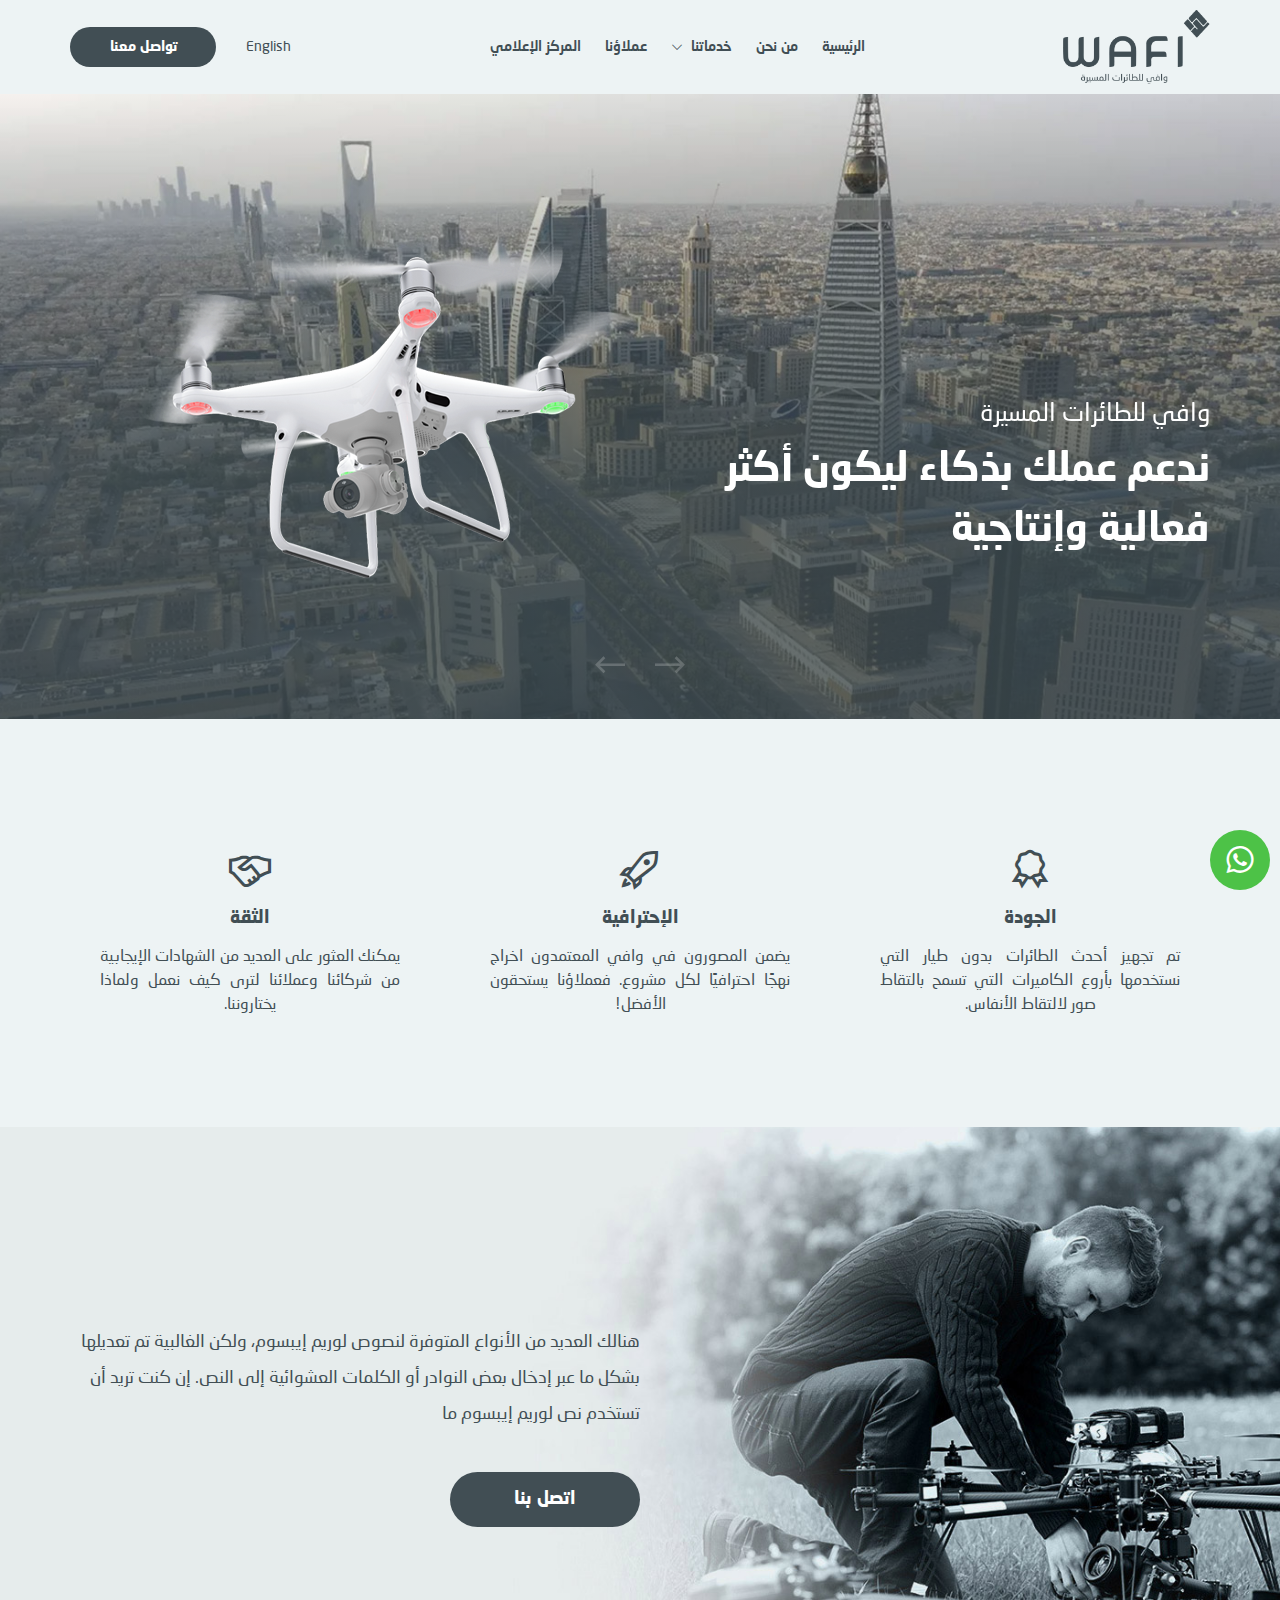
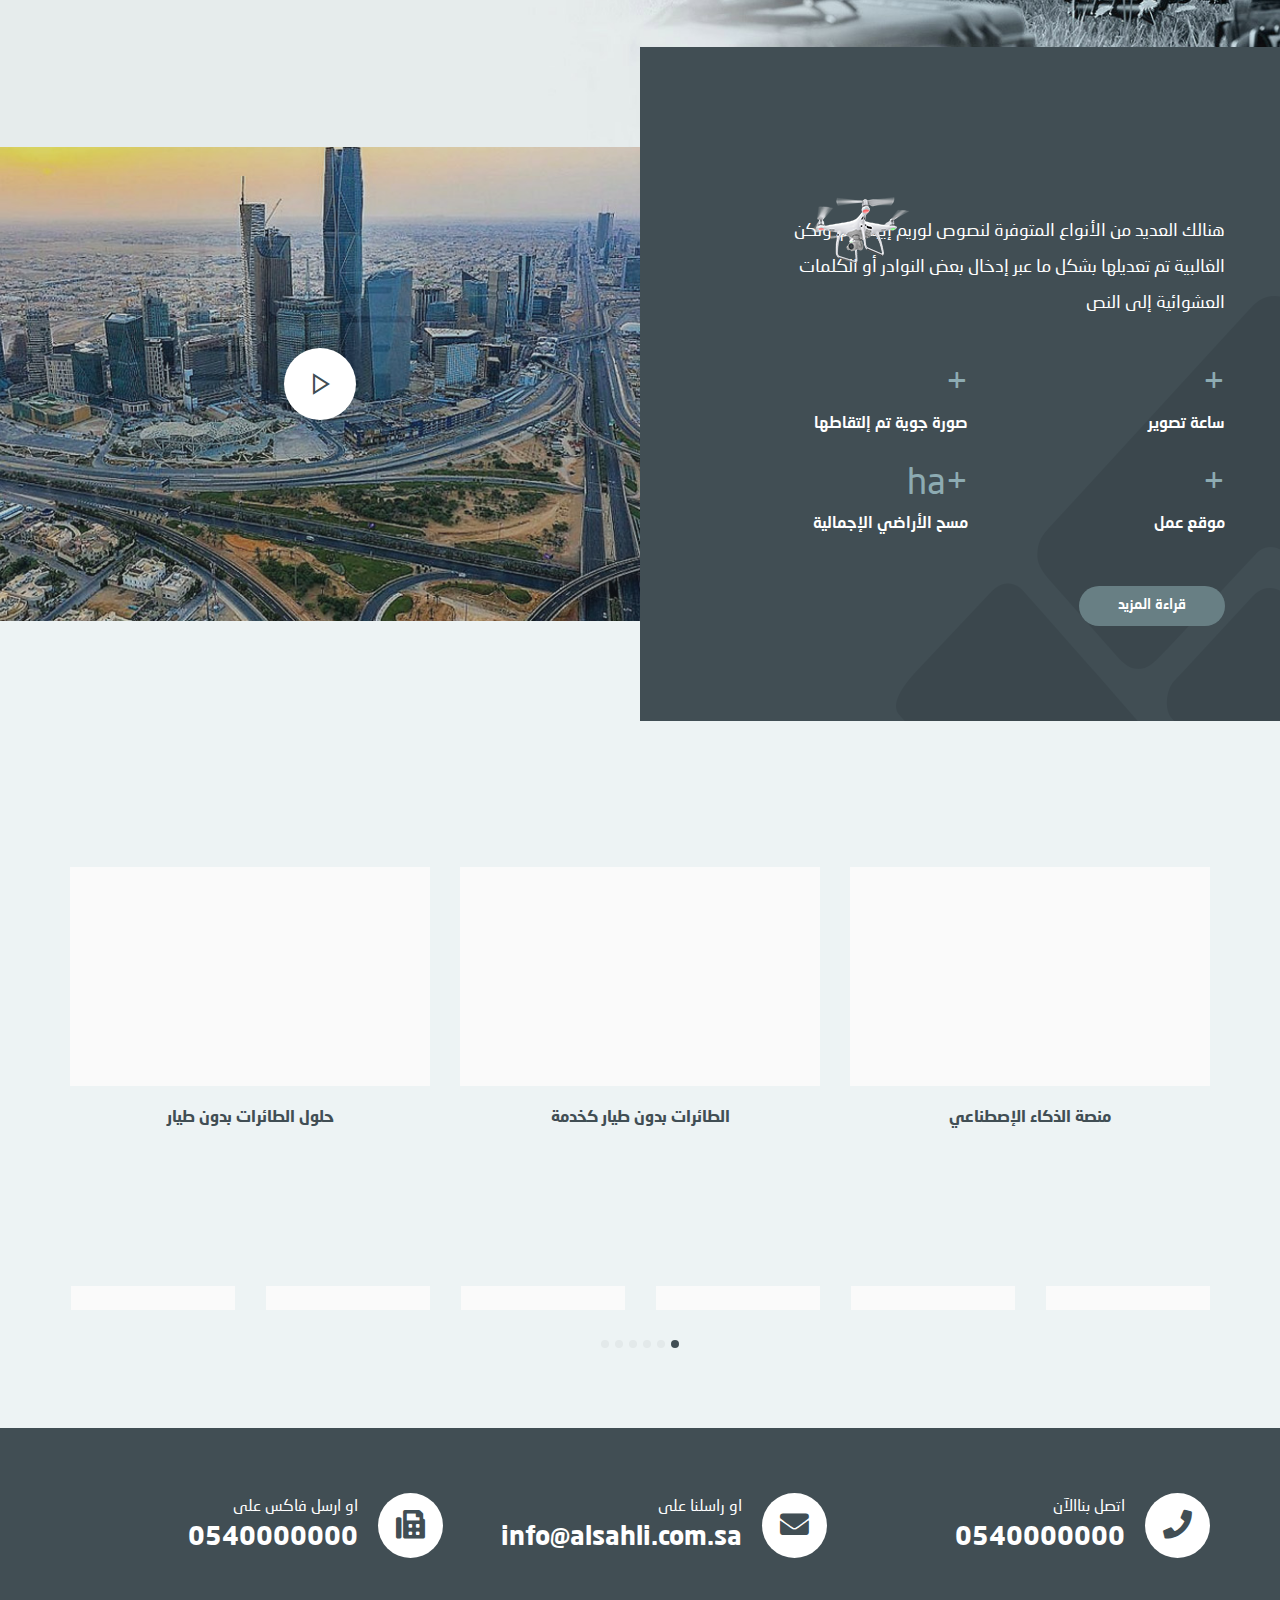
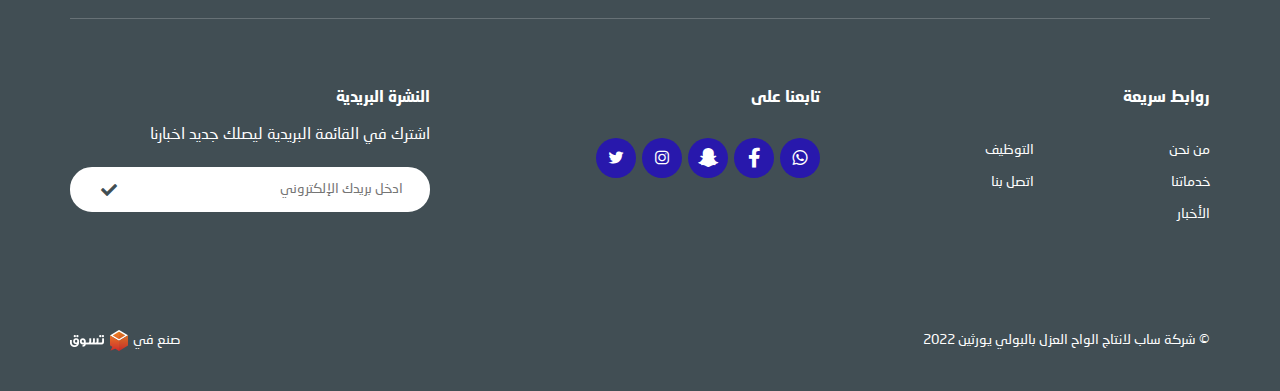
==== index.html @ a140220c "first commit" ====
<!DOCTYPE html>
<html lang="ar" dir="rtl">
  <head>
    <meta charset="utf-8" />
    <meta http-equiv="X-UA-Compatible" content="IE=edge" />
    <meta name="viewport" content="width=device-width, initial-scale=1" />
    <title>wafi</title>
    <link rel="icon" href="images/fav.png" type="image/png" />
    <link rel="stylesheet" href="css/all.min.css" />
    <link rel="stylesheet" href="css/line-awesome.min.css" />
    <link rel="stylesheet" href="css/bootstrap.min.css" />
    <link rel="stylesheet" href="css/bootstrap-rtl.min.css" />
    <link rel="stylesheet" href="css/fonts.css" />
    <link rel="stylesheet" href="css/animate.css" />
    <link
      rel="stylesheet"
      href="https://cdn.jsdelivr.net/npm/@fancyapps/ui/dist/fancybox.css"
    />
    <link rel="stylesheet" href="css/swiper.min.css" />
    <link rel="stylesheet" href="css/style.css" />
  </head>

  <body>
    <!-- preloader -->
    <div class="preloader">
      <div class="progress">
        <div class="progress-bar"></div>
      </div>
    </div>
    <!-- preloader -->
    <!-- header section -->
    <header>
      <div class="top-header">
        <div class="container">
          <div class="nav-header">
            <figure class="img-logo">
              <a href="#"><img src="images/logo.png" class="img-fluid" /></a>
            </figure>
            <div class="navgition">
              <div class="nav-head">
                <a href="#" class="lang-ancor"> English </a>
              </div>
              <ul class="big-menu list-unstyled">
                <li>
                  <a href="#"> الرئيسية </a>
                </li>
                <li>
                  <a href="#"> من نحن </a>
                </li>
                <li class="mega-menu">
                  <a href="#" class="btn-div add-chevron"> خدماتنا </a>
                  <ul class="cats-dispaly cats-div list-unstyled">
                    <li>
                      <a href="#"> منصة الذكاء الإصطناعي </a>
                    </li>
                    <li>
                      <a href="#"> الطائرات بدون طيار كخدمة</a>
                    </li>
                    <li>
                      <a href="#"> حلول الطائرات بدون طيار</a>
                    </li>
                  </ul>
                </li>
                <li>
                  <a href="#"> عملاؤنا </a>
                </li>
                <li>
                  <a href="#"> المركز الإعلامي </a>
                </li>
              </ul>
            </div>
            <div class="show-icons">
              <a href="index-en.html" class="lang-ancor"> English </a>
              <a href="#" class="contact-link"> تواصل معنا </a>
              <a class="menu-bars fixall" id="menu-id" href="#!">
                <div class="hamburger-lines">
                  <span class="line line1"></span>
                  <span class="line line2"></span>
                  <span class="line line3"></span>
                </div>
              </a>
            </div>
          </div>
        </div>
      </div>
    </header>
    <!-- header section     -->
    <!-- main slider -->
    <main class="main-slider">
      <div class="swiper-cont">
        <div class="swiper-container">
          <div class="swiper-wrapper">
            <div class="swiper-slide">
              <div class="main">
                <figure class="pro-img loading-img">
                  <img
                    data-src="images/main-slider/01.jpg"
                    class="img-fluid lazy-img"
                  />
                </figure>
                <div class="main-caption">
                  <div class="container">
                    <h2 class="caption-title">وافي للطائرات المسيرة</h2>
                    <p class="caption-pargh">
                      ندعم عملك بذكاء ليكون أكثر فعالية وإنتاجية
                    </p>
                  </div>
                </div>
                <figure class="main-after-img">
                  <img src="images/main-slider/img.png" class="img-fluid" />
                </figure>
              </div>
            </div>
            <div class="swiper-slide">
              <div class="main">
                <figure class="pro-img loading-img">
                  <img
                    data-src="images/main-slider/01.jpg"
                    class="img-fluid lazy-img"
                  />
                </figure>
                <div class="main-caption">
                  <div class="container">
                    <h2 class="caption-title">وافي للطائرات المسيرة</h2>
                    <p class="caption-pargh">
                      ندعم عملك بذكاء ليكون أكثر فعالية وإنتاجية
                    </p>
                  </div>
                </div>
                <figure class="main-after-img">
                  <img src="images/main-slider/img.png" class="img-fluid" />
                </figure>
              </div>
            </div>
            <div class="swiper-slide">
              <div class="main">
                <figure class="pro-img loading-img">
                  <img
                    data-src="images/main-slider/01.jpg"
                    class="img-fluid lazy-img"
                  />
                </figure>
                <div class="main-caption">
                  <div class="container">
                    <h2 class="caption-title">وافي للطائرات المسيرة</h2>
                    <p class="caption-pargh">
                      ندعم عملك بذكاء ليكون أكثر فعالية وإنتاجية
                    </p>
                  </div>
                </div>
                <figure class="main-after-img">
                  <img src="images/main-slider/img.png" class="img-fluid" />
                </figure>
              </div>
            </div>
          </div>
        </div>
        <div class="swiper-btn-prev swiper-btn">
          <i class="las la-long-arrow-alt-right"></i>
        </div>
        <div class="swiper-btn-next swiper-btn">
          <i class="las la-long-arrow-alt-left"></i>
        </div>
      </div>
    </main>
    <!-- main slider -->
    <!-- section features -->
    <section class="features-section">
      <div class="container">
        <div class="features-cont wow fadeInDown" wow-data-delay="5s">
          <div class="features-box">
            <i class="las la-certificate"></i>
            <h4 class="features-name">الجودة</h4>
            <p class="features-pargh">
              تم تجهيز أحدث الطائرات بدون طيار التي نستخدمها بأروع الكاميرات
              التي تسمح بالتقاط صور لالتقاط الأنفاس.
            </p>
          </div>
          <div class="features-box">
            <i class="las la-rocket"></i>
            <h4 class="features-name">الإحترافية</h4>
            <p class="features-pargh">
              يضمن المصورون في وافي المعتمدون اخراج نهجًا احترافيًا لكل مشروع.
              فعملاؤنا يستحقون الأفضل!
            </p>
          </div>
          <div class="features-box">
            <i class="las la-handshake"></i>
            <h4 class="features-name">الثقة</h4>
            <p class="features-pargh">
              يمكنك العثور على العديد من الشهادات الإيجابية من شركائنا وعملائنا
              لترى كيف نعمل ولماذا يختاروننا.
            </p>
          </div>
        </div>
      </div>
    </section>
    <!-- section features -->
    <!-- cta-section -->
    <section
      class="cta-section"
      style="background-image: url(images/cta-bg.jpg)"
    >
      <div class="container">
        <div class="cta-cont">
          <h3 class="cta-head wow fadeInDown" wow-data-delay="5s">
            خدمات التصوير الجوي وإنتاج الفيديو
          </h3>
          <p class="cta-pargh">
            هنالك العديد من الأنواع المتوفرة لنصوص لوريم إيبسوم، ولكن الغالبية
            تم تعديلها بشكل ما عبر إدخال بعض النوادر أو الكلمات العشوائية إلى
            النص. إن كنت تريد أن تستخدم نص لوريم إيبسوم ما
          </p>
          <a href="#" class="cta-contact-link">اتصل بنا</a>
        </div>
      </div>
    </section>
    <!-- cta-section -->
    <!-- about-section -->
    <section class="about-section">
      <div class="about-cont">
        <div class="about-content">
          <div class="about-content-cont">
            <figure class="about-content-img">
              <img src="images/about/sec-head.png" alt="" class="img-fluid" />
            </figure>
            <h3 class="about-head wow fadeInDown" wow-data-delay="5s">
              شركة وافي للطائرات المسيرة
            </h3>
            <p class="about-pargh">
              هنالك العديد من الأنواع المتوفرة لنصوص لوريم إيبسوم، ولكن الغالبية
              تم تعديلها بشكل ما عبر إدخال بعض النوادر أو الكلمات العشوائية إلى
              النص
            </p>
            <div class="counter-cont">
              <div class="counter-box">
                <div class="number-cont">
                  <span class="number-plus">+</span>
                  <span class="counter-num wow fadeInRight" data-count="2000">
                    0
                  </span>
                </div>
                <span class="counter-word"> ساعة تصوير</span>
              </div>
              <div class="counter-box">
                <div class="number-cont">
                  <span class="number-plus">+</span>
                  <span class="counter-num wow fadeInRight" data-count="100000">
                    0
                  </span>
                </div>
                <span class="counter-word"> صورة جوية تم إلتقاطها</span>
              </div>
              <div class="counter-box">
                <div class="number-cont">
                  <span class="number-plus">+</span>
                  <span class="counter-num wow fadeInRight" data-count="50">
                    0
                  </span>
                </div>
                <span class="counter-word"> موقع عمل</span>
              </div>
              <div class="counter-box">
                <div class="number-cont">
                  <span class="number-plus">+ha</span>
                  <span class="counter-num wow fadeInRight" data-count="500000">
                    0
                  </span>
                </div>
                <span class="counter-word"> مسح الأراضي الإجمالية</span>
              </div>
            </div>
            <a href="#" class="about-link">قراءة المزيد </a>
          </div>
          <figure class="about-content-bg">
            <img src="images/about/bg.png" alt="" class="img-fluid" />
          </figure>
        </div>
        <div class="about-video">
          <div class="video-cont">
            <a
              class="video-ancor"
              href="https://youtu.be/Faow3SKIzq0"
              data-fancybox="vision"
            >
              <figure class="video-figure">
                <img class="video-img" src="images/about/01.jpg" alt="" />
              </figure>
              <div class="youtube-icon">
                <i class="las la-play"></i>
              </div>
            </a>
          </div>
        </div>
      </div>
    </section>
    <!-- about-section -->
    <!-- services-section -->
    <section class="services">
      <div class="container">
        <h2 class="section-head wow fadeInDown" wow-data-delay="5s">
          خدمات نقدمها بإحترافية
        </h2>
        <div class="services-cont">
          <div class="services-box">
            <a href="#" class="services-ancor">
              <figure class="services-img loading-img">
                <img
                  data-src="images/services/01.jpg"
                  class="img-fluid lazy-img"
                />
              </figure>
              <span class="services-span"> منصة الذكاء الإصطناعي</span>
            </a>
          </div>
          <div class="services-box">
            <a href="#" class="services-ancor">
              <figure class="services-img loading-img">
                <img
                  data-src="images/services/02.jpg"
                  class="img-fluid lazy-img"
                />
              </figure>
              <span class="services-span"> الطائرات بدون طيار كخدمة</span>
            </a>
          </div>
          <div class="services-box">
            <a href="#" class="services-ancor">
              <figure class="services-img loading-img">
                <img
                  data-src="images/services/03.jpg"
                  class="img-fluid lazy-img"
                />
              </figure>
              <span class="services-span"> حلول الطائرات بدون طيار</span>
            </a>
          </div>
        </div>
      </div>
    </section>
    <!-- services-section -->
    <!-- testimonials-section -->
    <section class="testimonials-section">
      <!-- this is slider take care -->
      <!-- warninng -->
    </section>
    <!-- testimonials-section -->
    <!-- clients section -->
    <section class="clients-section">
      <div class="container">
        <h3 class="section-head wow fadeInDown" wow-data-delay="5s">
          تشرفنا بخدمة العديد من الجهات الحكومية والتجارية
        </h3>
        <div class="clients-slider">
          <div class="swiper-container">
            <div class="swiper-wrapper">
              <div class="swiper-slide">
                <a href="#">
                  <figure class="clients-figure loading-img">
                    <img
                      class="clients-img img-fluid lazy-img"
                      alt="image1"
                      data-src="images/clients/01.png"
                    />
                  </figure>
                </a>
              </div>
              <div class="swiper-slide">
                <a href="#">
                  <figure class="clients-figure loading-img">
                    <img
                      class="clients-img img-fluid lazy-img"
                      alt="image1"
                      data-src="images/clients/02.png"
                    />
                  </figure>
                </a>
              </div>
              <div class="swiper-slide">
                <a href="#">
                  <figure class="clients-figure loading-img">
                    <img
                      class="clients-img img-fluid lazy-img"
                      alt="image1"
                      data-src="images/clients/03.png"
                    />
                  </figure>
                </a>
              </div>
              <div class="swiper-slide">
                <a href="#">
                  <figure class="clients-figure loading-img">
                    <img
                      class="clients-img img-fluid lazy-img"
                      alt="image1"
                      data-src="images/clients/04.png"
                    />
                  </figure>
                </a>
              </div>
              <div class="swiper-slide">
                <a href="#">
                  <figure class="clients-figure loading-img">
                    <img
                      class="clients-img img-fluid lazy-img"
                      alt="image1"
                      data-src="images/clients/05.png"
                    />
                  </figure>
                </a>
              </div>
              <div class="swiper-slide">
                <a href="#">
                  <figure class="clients-figure loading-img">
                    <img
                      class="clients-img img-fluid lazy-img"
                      alt="image1"
                      data-src="images/clients/06.png"
                    />
                  </figure>
                </a>
              </div>
            </div>
          </div>
          <div class="swiper-btn-prev swiper-btn">
            <i class="las la-long-arrow-alt-right"></i>
          </div>
          <div class="swiper-btn-next swiper-btn">
            <i class="las la-long-arrow-alt-left"></i>
          </div>
          <div class="swiper-pagination"></div>
        </div>
      </div>
    </section>
    <!-- clients section -->
    <!-- footer section -->
    <footer>
      <div class="container">
        <div class="footer-contact">
          <a href="tel:+966 0540000000" class="contact-ancor">
            <i class="fas fa-phone"></i>
            <div class="contact-cont">
              <h6 class="contact-head">اتصل بناالآن</h6>
              <span class="contact-info"> 0540000000 </span>
            </div>
          </a>
          <a href="mailto:info@alsahli.com.sa" class="contact-ancor">
            <i class="fas fa-envelope"></i>
            <div class="contact-cont">
              <h6 class="contact-head">او راسلنا على</h6>
              <span class="contact-info"> info@alsahli.com.sa </span>
            </div>
          </a>
          <a href="#" class="contact-ancor">
            <i class="fas fa-fax"></i>
            <div class="contact-cont">
              <h6 class="contact-head">او ارسل فاكس على</h6>
              <span class="contact-info">0540000000</span>
            </div>
          </a>
        </div>
        <div class="footer-cont">
          <div class="row">
            <div class="col-md-4 col-xs-12">
              <div class="nav-foot-cont">
                <h2 class="nav-foot-header nav-accordion">روابط سريعة</h2>
                <ul class="nav-foot nav-wrap list-unstyled">
                  <li class="nav-foot-li">
                    <a href="#" class="nav-foot-link">من نحن</a>
                  </li>
                  <li class="nav-foot-li">
                    <a href="#" class="nav-foot-link">خدماتنا</a>
                  </li>
                  <li class="nav-foot-li">
                    <a href="#" class="nav-foot-link">الأخبار</a>
                  </li>
                  <li class="nav-foot-li">
                    <a href="#" class="nav-foot-link">التوظيف</a>
                  </li>
                  <li class="nav-foot-li">
                    <a href="#" class="nav-foot-link">اتصل بنا</a>
                  </li>
                </ul>
              </div>
            </div>
            <div class="col-md-4 col-xs-12">
              <div class="nav-foot-cont">
                <h2 class="nav-foot-header">تابعنا على</h2>
                <div class="nav-foot">
                  <div class="social">
                    <a href="#" class="social-link">
                      <i class="lab la-whatsapp"></i>
                    </a>
                    <a href="#" class="social-link">
                      <i class="fab fa-facebook-f"></i>
                    </a>
                    <a href="#" class="social-link">
                      <i class="fab fa-snapchat-ghost"></i>
                    </a>
                    <a href="#" class="social-link">
                      <i class="lab la-instagram"></i>
                    </a>
                    <a href="#" class="social-link">
                      <i class="lab la-twitter"></i>
                    </a>
                  </div>
                </div>
              </div>
            </div>
            <div class="col-md-4 col-xs-12">
              <div class="news-letter">
                <form action="" method="post">
                  <h3 class="news-header nav-foot-header">النشرة البريدية</h3>
                  <div class="nav-foot">
                    <span class="news-span">
                      اشترك في القائمة البريدية ليصلك جديد اخبارنا
                    </span>
                    <div class="newsletter-cont">
                      <input
                        type="email"
                        value=""
                        class="newsletter-input"
                        placeholder="ادخل بريدك الإلكتروني"
                      />
                      <button type="submit" class="newsletter-button">
                        <i class="fas fa-check"></i>
                      </button>
                    </div>
                  </div>
                </form>
              </div>
            </div>
          </div>
        </div>
        <div class="copy-flex">
          <div class="copy-right">
            © شركة ساب لانتاج الواح العزل بالبولي يورثين 2022
          </div>
          <span class="design-text">
            صنع في
            <a href="#"
              ><img src="images/tasawk.png" alt="taswak" class="taswak-img"
            /></a>
          </span>
        </div>
      </div>
    </footer>
    <!-- footer section -->
    <!--fixed-whats-->
    <a href="#" class="fixed-what">
      <i class="lab la-whatsapp"></i>
    </a>
    <!--fixed-whats-->
    <!-- arrow to top -->
    <a class="arrow-top">
      <i class="las la-arrow-up"></i>
    </a>
    <!-- arrow to top -->
    <script src="js/jquery-3.4.1.min.js"></script>
    <script src="js/bootstrap.min.js"></script>
    <script src="js/wow.min.js"></script>
    <script src="https://cdn.jsdelivr.net/npm/@fancyapps/ui/dist/fancybox.umd.js"></script>
    <script src="js/swiper.min.js"></script>
    <script src="js/script.js"></script>
  </body>
</html>
---- css/line-awesome.min.css ----
.la,.lab,.lad,.lal,.lar,.las{-moz-osx-font-smoothing:grayscale;-webkit-font-smoothing:antialiased;display:inline-block;font-style:normal;font-variant:normal;text-rendering:auto;line-height:1}.la-lg{font-size:1.33333em;line-height:.75em;vertical-align:-.0667em}.la-xs{font-size:.75em}.la-sm{font-size:.875em}.la-1x{font-size:1em}.la-2x{font-size:2em}.la-3x{font-size:3em}.la-4x{font-size:4em}.la-5x{font-size:5em}.la-6x{font-size:6em}.la-7x{font-size:7em}.la-8x{font-size:8em}.la-9x{font-size:9em}.la-10x{font-size:10em}.la-fw{text-align:center;width:1.25em}.la-ul{list-style-type:none;margin-left:2.5em;padding-left:0}.la-ul>li{position:relative}.la-li{left:-2em;position:absolute;text-align:center;width:2em;line-height:inherit}.la-border{border:solid .08em #eee;border-radius:.1em;padding:.2em .25em .15em}.la-pull-left{float:left}.la-pull-right{float:right}.la.la-pull-left,.lab.la-pull-left,.lal.la-pull-left,.lar.la-pull-left,.las.la-pull-left{margin-right:.3em}.la.la-pull-right,.lab.la-pull-right,.lal.la-pull-right,.lar.la-pull-right,.las.la-pull-right{margin-left:.3em}.la-spin{-webkit-animation:la-spin 2s infinite linear;animation:la-spin 2s infinite linear}.la-pulse{-webkit-animation:la-spin 1s infinite steps(8);animation:la-spin 1s infinite steps(8)}@-webkit-keyframes la-spin{0%{-webkit-transform:rotate(0);transform:rotate(0)}100%{-webkit-transform:rotate(360deg);transform:rotate(360deg)}}@keyframes la-spin{0%{-webkit-transform:rotate(0);transform:rotate(0)}100%{-webkit-transform:rotate(360deg);transform:rotate(360deg)}}.la-rotate-90{-webkit-transform:rotate(90deg);transform:rotate(90deg)}.la-rotate-180{-webkit-transform:rotate(180deg);transform:rotate(180deg)}.la-rotate-270{-webkit-transform:rotate(270deg);transform:rotate(270deg)}.la-flip-horizontal{-webkit-transform:scale(-1,1);transform:scale(-1,1)}.la-flip-vertical{-webkit-transform:scale(1,-1);transform:scale(1,-1)}.la-flip-both,.la-flip-horizontal.la-flip-vertical{-webkit-transform:scale(-1,-1);transform:scale(-1,-1)}:root .la-flip-both,:root .la-flip-horizontal,:root .la-flip-vertical,:root .la-rotate-180,:root .la-rotate-270,:root .la-rotate-90{-webkit-filter:none;filter:none}.la-stack{display:inline-block;height:2em;line-height:2em;position:relative;vertical-align:middle;width:2.5em}.la-stack-1x,.la-stack-2x{left:0;position:absolute;text-align:center;width:100%}.la-stack-1x{line-height:inherit}.la-stack-2x{font-size:2em}.la-inverse{color:#fff}.la-500px:before{content:"\f26e"}.la-accessible-icon:before{content:"\f368"}.la-accusoft:before{content:"\f369"}.la-acquisitions-incorporated:before{content:"\f6af"}.la-ad:before{content:"\f641"}.la-address-book:before{content:"\f2b9"}.la-address-card:before{content:"\f2bb"}.la-adjust:before{content:"\f042"}.la-adn:before{content:"\f170"}.la-adobe:before{content:"\f778"}.la-adversal:before{content:"\f36a"}.la-affiliatetheme:before{content:"\f36b"}.la-air-freshener:before{content:"\f5d0"}.la-airbnb:before{content:"\f834"}.la-algolia:before{content:"\f36c"}.la-align-center:before{content:"\f037"}.la-align-justify:before{content:"\f039"}.la-align-left:before{content:"\f036"}.la-align-right:before{content:"\f038"}.la-alipay:before{content:"\f642"}.la-allergies:before{content:"\f461"}.la-amazon:before{content:"\f270"}.la-amazon-pay:before{content:"\f42c"}.la-ambulance:before{content:"\f0f9"}.la-american-sign-language-interpreting:before{content:"\f2a3"}.la-amilia:before{content:"\f36d"}.la-anchor:before{content:"\f13d"}.la-android:before{content:"\f17b"}.la-angellist:before{content:"\f209"}.la-angle-double-down:before{content:"\f103"}.la-angle-double-left:before{content:"\f100"}.la-angle-double-right:before{content:"\f101"}.la-angle-double-up:before{content:"\f102"}.la-angle-down:before{content:"\f107"}.la-angle-left:before{content:"\f104"}.la-angle-right:before{content:"\f105"}.la-angle-up:before{content:"\f106"}.la-angry:before{content:"\f556"}.la-angrycreative:before{content:"\f36e"}.la-angular:before{content:"\f420"}.la-ankh:before{content:"\f644"}.la-app-store:before{content:"\f36f"}.la-app-store-ios:before{content:"\f370"}.la-apper:before{content:"\f371"}.la-apple:before{content:"\f179"}.la-apple-alt:before{content:"\f5d1"}.la-apple-pay:before{content:"\f415"}.la-archive:before{content:"\f187"}.la-archway:before{content:"\f557"}.la-arrow-alt-circle-down:before{content:"\f358"}.la-arrow-alt-circle-left:before{content:"\f359"}.la-arrow-alt-circle-right:before{content:"\f35a"}.la-arrow-alt-circle-up:before{content:"\f35b"}.la-arrow-circle-down:before{content:"\f0ab"}.la-arrow-circle-left:before{content:"\f0a8"}.la-arrow-circle-right:before{content:"\f0a9"}.la-arrow-circle-up:before{content:"\f0aa"}.la-arrow-down:before{content:"\f063"}.la-arrow-left:before{content:"\f060"}.la-arrow-right:before{content:"\f061"}.la-arrow-up:before{content:"\f062"}.la-arrows-alt:before{content:"\f0b2"}.la-arrows-alt-h:before{content:"\f337"}.la-arrows-alt-v:before{content:"\f338"}.la-artstation:before{content:"\f77a"}.la-assistive-listening-systems:before{content:"\f2a2"}.la-asterisk:before{content:"\f069"}.la-asymmetrik:before{content:"\f372"}.la-at:before{content:"\f1fa"}.la-atlas:before{content:"\f558"}.la-atlassian:before{content:"\f77b"}.la-atom:before{content:"\f5d2"}.la-audible:before{content:"\f373"}.la-audio-description:before{content:"\f29e"}.la-autoprefixer:before{content:"\f41c"}.la-avianex:before{content:"\f374"}.la-aviato:before{content:"\f421"}.la-award:before{content:"\f559"}.la-aws:before{content:"\f375"}.la-baby:before{content:"\f77c"}.la-baby-carriage:before{content:"\f77d"}.la-backspace:before{content:"\f55a"}.la-backward:before{content:"\f04a"}.la-bacon:before{content:"\f7e5"}.la-balance-scale:before{content:"\f24e"}.la-balance-scale-left:before{content:"\f515"}.la-balance-scale-right:before{content:"\f516"}.la-ban:before{content:"\f05e"}.la-band-aid:before{content:"\f462"}.la-bandcamp:before{content:"\f2d5"}.la-barcode:before{content:"\f02a"}.la-bars:before{content:"\f0c9"}.la-baseball-ball:before{content:"\f433"}.la-basketball-ball:before{content:"\f434"}.la-bath:before{content:"\f2cd"}.la-battery-empty:before{content:"\f244"}.la-battery-full:before{content:"\f240"}.la-battery-half:before{content:"\f242"}.la-battery-quarter:before{content:"\f243"}.la-battery-three-quarters:before{content:"\f241"}.la-battle-net:before{content:"\f835"}.la-bed:before{content:"\f236"}.la-beer:before{content:"\f0fc"}.la-behance:before{content:"\f1b4"}.la-behance-square:before{content:"\f1b5"}.la-bell:before{content:"\f0f3"}.la-bell-slash:before{content:"\f1f6"}.la-bezier-curve:before{content:"\f55b"}.la-bible:before{content:"\f647"}.la-bicycle:before{content:"\f206"}.la-biking:before{content:"\f84a"}.la-bimobject:before{content:"\f378"}.la-binoculars:before{content:"\f1e5"}.la-biohazard:before{content:"\f780"}.la-birthday-cake:before{content:"\f1fd"}.la-bitbucket:before{content:"\f171"}.la-bitcoin:before{content:"\f379"}.la-bity:before{content:"\f37a"}.la-black-tie:before{content:"\f27e"}.la-blackberry:before{content:"\f37b"}.la-blender:before{content:"\f517"}.la-blender-phone:before{content:"\f6b6"}.la-blind:before{content:"\f29d"}.la-blog:before{content:"\f781"}.la-blogger:before{content:"\f37c"}.la-blogger-b:before{content:"\f37d"}.la-bluetooth:before{content:"\f293"}.la-bluetooth-b:before{content:"\f294"}.la-bold:before{content:"\f032"}.la-bolt:before{content:"\f0e7"}.la-bomb:before{content:"\f1e2"}.la-bone:before{content:"\f5d7"}.la-bong:before{content:"\f55c"}.la-book:before{content:"\f02d"}.la-book-dead:before{content:"\f6b7"}.la-book-medical:before{content:"\f7e6"}.la-book-open:before{content:"\f518"}.la-book-reader:before{content:"\f5da"}.la-bookmark:before{content:"\f02e"}.la-bootstrap:before{content:"\f836"}.la-border-all:before{content:"\f84c"}.la-border-none:before{content:"\f850"}.la-border-style:before{content:"\f853"}.la-bowling-ball:before{content:"\f436"}.la-box:before{content:"\f466"}.la-box-open:before{content:"\f49e"}.la-boxes:before{content:"\f468"}.la-braille:before{content:"\f2a1"}.la-brain:before{content:"\f5dc"}.la-bread-slice:before{content:"\f7ec"}.la-briefcase:before{content:"\f0b1"}.la-briefcase-medical:before{content:"\f469"}.la-broadcast-tower:before{content:"\f519"}.la-broom:before{content:"\f51a"}.la-brush:before{content:"\f55d"}.la-btc:before{content:"\f15a"}.la-buffer:before{content:"\f837"}.la-bug:before{content:"\f188"}.la-building:before{content:"\f1ad"}.la-bullhorn:before{content:"\f0a1"}.la-bullseye:before{content:"\f140"}.la-burn:before{content:"\f46a"}.la-buromobelexperte:before{content:"\f37f"}.la-bus:before{content:"\f207"}.la-bus-alt:before{content:"\f55e"}.la-business-time:before{content:"\f64a"}.la-buy-n-large:before{content:"\f8a6"}.la-buysellads:before{content:"\f20d"}.la-calculator:before{content:"\f1ec"}.la-calendar:before{content:"\f133"}.la-calendar-alt:before{content:"\f073"}.la-calendar-check:before{content:"\f274"}.la-calendar-day:before{content:"\f783"}.la-calendar-minus:before{content:"\f272"}.la-calendar-plus:before{content:"\f271"}.la-calendar-times:before{content:"\f273"}.la-calendar-week:before{content:"\f784"}.la-camera:before{content:"\f030"}.la-camera-retro:before{content:"\f083"}.la-campground:before{content:"\f6bb"}.la-canadian-maple-leaf:before{content:"\f785"}.la-candy-cane:before{content:"\f786"}.la-cannabis:before{content:"\f55f"}.la-capsules:before{content:"\f46b"}.la-car:before{content:"\f1b9"}.la-car-alt:before{content:"\f5de"}.la-car-battery:before{content:"\f5df"}.la-car-crash:before{content:"\f5e1"}.la-car-side:before{content:"\f5e4"}.la-caret-down:before{content:"\f0d7"}.la-caret-left:before{content:"\f0d9"}.la-caret-right:before{content:"\f0da"}.la-caret-square-down:before{content:"\f150"}.la-caret-square-left:before{content:"\f191"}.la-caret-square-right:before{content:"\f152"}.la-caret-square-up:before{content:"\f151"}.la-caret-up:before{content:"\f0d8"}.la-carrot:before{content:"\f787"}.la-cart-arrow-down:before{content:"\f218"}.la-cart-plus:before{content:"\f217"}.la-cash-register:before{content:"\f788"}.la-cat:before{content:"\f6be"}.la-cc-amazon-pay:before{content:"\f42d"}.la-cc-amex:before{content:"\f1f3"}.la-cc-apple-pay:before{content:"\f416"}.la-cc-diners-club:before{content:"\f24c"}.la-cc-discover:before{content:"\f1f2"}.la-cc-jcb:before{content:"\f24b"}.la-cc-mastercard:before{content:"\f1f1"}.la-cc-paypal:before{content:"\f1f4"}.la-cc-stripe:before{content:"\f1f5"}.la-cc-visa:before{content:"\f1f0"}.la-centercode:before{content:"\f380"}.la-centos:before{content:"\f789"}.la-certificate:before{content:"\f0a3"}.la-chair:before{content:"\f6c0"}.la-chalkboard:before{content:"\f51b"}.la-chalkboard-teacher:before{content:"\f51c"}.la-charging-station:before{content:"\f5e7"}.la-chart-area:before{content:"\f1fe"}.la-chart-bar:before{content:"\f080"}.la-chart-line:before{content:"\f201"}.la-chart-pie:before{content:"\f200"}.la-check:before{content:"\f00c"}.la-check-circle:before{content:"\f058"}.la-check-double:before{content:"\f560"}.la-check-square:before{content:"\f14a"}.la-cheese:before{content:"\f7ef"}.la-chess:before{content:"\f439"}.la-chess-bishop:before{content:"\f43a"}.la-chess-board:before{content:"\f43c"}.la-chess-king:before{content:"\f43f"}.la-chess-knight:before{content:"\f441"}.la-chess-pawn:before{content:"\f443"}.la-chess-queen:before{content:"\f445"}.la-chess-rook:before{content:"\f447"}.la-chevron-circle-down:before{content:"\f13a"}.la-chevron-circle-left:before{content:"\f137"}.la-chevron-circle-right:before{content:"\f138"}.la-chevron-circle-up:before{content:"\f139"}.la-chevron-down:before{content:"\f078"}.la-chevron-left:before{content:"\f053"}.la-chevron-right:before{content:"\f054"}.la-chevron-up:before{content:"\f077"}.la-child:before{content:"\f1ae"}.la-chrome:before{content:"\f268"}.la-chromecast:before{content:"\f838"}.la-church:before{content:"\f51d"}.la-circle:before{content:"\f111"}.la-circle-notch:before{content:"\f1ce"}.la-city:before{content:"\f64f"}.la-clinic-medical:before{content:"\f7f2"}.la-clipboard:before{content:"\f328"}.la-clipboard-check:before{content:"\f46c"}.la-clipboard-list:before{content:"\f46d"}.la-clock:before{content:"\f017"}.la-clone:before{content:"\f24d"}.la-closed-captioning:before{content:"\f20a"}.la-cloud:before{content:"\f0c2"}.la-cloud-download-alt:before{content:"\f381"}.la-cloud-meatball:before{content:"\f73b"}.la-cloud-moon:before{content:"\f6c3"}.la-cloud-moon-rain:before{content:"\f73c"}.la-cloud-rain:before{content:"\f73d"}.la-cloud-showers-heavy:before{content:"\f740"}.la-cloud-sun:before{content:"\f6c4"}.la-cloud-sun-rain:before{content:"\f743"}.la-cloud-upload-alt:before{content:"\f382"}.la-cloudscale:before{content:"\f383"}.la-cloudsmith:before{content:"\f384"}.la-cloudversify:before{content:"\f385"}.la-cocktail:before{content:"\f561"}.la-code:before{content:"\f121"}.la-code-branch:before{content:"\f126"}.la-codepen:before{content:"\f1cb"}.la-codiepie:before{content:"\f284"}.la-coffee:before{content:"\f0f4"}.la-cog:before{content:"\f013"}.la-cogs:before{content:"\f085"}.la-coins:before{content:"\f51e"}.la-columns:before{content:"\f0db"}.la-comment:before{content:"\f075"}.la-comment-alt:before{content:"\f27a"}.la-comment-dollar:before{content:"\f651"}.la-comment-dots:before{content:"\f4ad"}.la-comment-medical:before{content:"\f7f5"}.la-comment-slash:before{content:"\f4b3"}.la-comments:before{content:"\f086"}.la-comments-dollar:before{content:"\f653"}.la-compact-disc:before{content:"\f51f"}.la-compass:before{content:"\f14e"}.la-compress:before{content:"\f066"}.la-compress-arrows-alt:before{content:"\f78c"}.la-concierge-bell:before{content:"\f562"}.la-confluence:before{content:"\f78d"}.la-connectdevelop:before{content:"\f20e"}.la-contao:before{content:"\f26d"}.la-cookie:before{content:"\f563"}.la-cookie-bite:before{content:"\f564"}.la-copy:before{content:"\f0c5"}.la-copyright:before{content:"\f1f9"}.la-cotton-bureau:before{content:"\f89e"}.la-couch:before{content:"\f4b8"}.la-cpanel:before{content:"\f388"}.la-creative-commons:before{content:"\f25e"}.la-creative-commons-by:before{content:"\f4e7"}.la-creative-commons-nc:before{content:"\f4e8"}.la-creative-commons-nc-eu:before{content:"\f4e9"}.la-creative-commons-nc-jp:before{content:"\f4ea"}.la-creative-commons-nd:before{content:"\f4eb"}.la-creative-commons-pd:before{content:"\f4ec"}.la-creative-commons-pd-alt:before{content:"\f4ed"}.la-creative-commons-remix:before{content:"\f4ee"}.la-creative-commons-sa:before{content:"\f4ef"}.la-creative-commons-sampling:before{content:"\f4f0"}.la-creative-commons-sampling-plus:before{content:"\f4f1"}.la-creative-commons-share:before{content:"\f4f2"}.la-creative-commons-zero:before{content:"\f4f3"}.la-credit-card:before{content:"\f09d"}.la-critical-role:before{content:"\f6c9"}.la-crop:before{content:"\f125"}.la-crop-alt:before{content:"\f565"}.la-cross:before{content:"\f654"}.la-crosshairs:before{content:"\f05b"}.la-crow:before{content:"\f520"}.la-crown:before{content:"\f521"}.la-crutch:before{content:"\f7f7"}.la-css3:before{content:"\f13c"}.la-css3-alt:before{content:"\f38b"}.la-cube:before{content:"\f1b2"}.la-cubes:before{content:"\f1b3"}.la-cut:before{content:"\f0c4"}.la-cuttlefish:before{content:"\f38c"}.la-d-and-d:before{content:"\f38d"}.la-d-and-d-beyond:before{content:"\f6ca"}.la-dashcube:before{content:"\f210"}.la-database:before{content:"\f1c0"}.la-deaf:before{content:"\f2a4"}.la-delicious:before{content:"\f1a5"}.la-democrat:before{content:"\f747"}.la-deploydog:before{content:"\f38e"}.la-deskpro:before{content:"\f38f"}.la-desktop:before{content:"\f108"}.la-dev:before{content:"\f6cc"}.la-deviantart:before{content:"\f1bd"}.la-dharmachakra:before{content:"\f655"}.la-dhl:before{content:"\f790"}.la-diagnoses:before{content:"\f470"}.la-diaspora:before{content:"\f791"}.la-dice:before{content:"\f522"}.la-dice-d20:before{content:"\f6cf"}.la-dice-d6:before{content:"\f6d1"}.la-dice-five:before{content:"\f523"}.la-dice-four:before{content:"\f524"}.la-dice-one:before{content:"\f525"}.la-dice-six:before{content:"\f526"}.la-dice-three:before{content:"\f527"}.la-dice-two:before{content:"\f528"}.la-digg:before{content:"\f1a6"}.la-digital-ocean:before{content:"\f391"}.la-digital-tachograph:before{content:"\f566"}.la-directions:before{content:"\f5eb"}.la-discord:before{content:"\f392"}.la-discourse:before{content:"\f393"}.la-divide:before{content:"\f529"}.la-dizzy:before{content:"\f567"}.la-dna:before{content:"\f471"}.la-dochub:before{content:"\f394"}.la-docker:before{content:"\f395"}.la-dog:before{content:"\f6d3"}.la-dollar-sign:before{content:"\f155"}.la-dolly:before{content:"\f472"}.la-dolly-flatbed:before{content:"\f474"}.la-donate:before{content:"\f4b9"}.la-door-closed:before{content:"\f52a"}.la-door-open:before{content:"\f52b"}.la-dot-circle:before{content:"\f192"}.la-dove:before{content:"\f4ba"}.la-download:before{content:"\f019"}.la-draft2digital:before{content:"\f396"}.la-drafting-compass:before{content:"\f568"}.la-dragon:before{content:"\f6d5"}.la-draw-polygon:before{content:"\f5ee"}.la-dribbble:before{content:"\f17d"}.la-dribbble-square:before{content:"\f397"}.la-dropbox:before{content:"\f16b"}.la-drum:before{content:"\f569"}.la-drum-steelpan:before{content:"\f56a"}.la-drumstick-bite:before{content:"\f6d7"}.la-drupal:before{content:"\f1a9"}.la-dumbbell:before{content:"\f44b"}.la-dumpster:before{content:"\f793"}.la-dumpster-fire:before{content:"\f794"}.la-dungeon:before{content:"\f6d9"}.la-dyalog:before{content:"\f399"}.la-earlybirds:before{content:"\f39a"}.la-ebay:before{content:"\f4f4"}.la-edge:before{content:"\f282"}.la-edit:before{content:"\f044"}.la-egg:before{content:"\f7fb"}.la-eject:before{content:"\f052"}.la-elementor:before{content:"\f430"}.la-ellipsis-h:before{content:"\f141"}.la-ellipsis-v:before{content:"\f142"}.la-ello:before{content:"\f5f1"}.la-ember:before{content:"\f423"}.la-empire:before{content:"\f1d1"}.la-envelope:before{content:"\f0e0"}.la-envelope-open:before{content:"\f2b6"}.la-envelope-open-text:before{content:"\f658"}.la-envelope-square:before{content:"\f199"}.la-envira:before{content:"\f299"}.la-equals:before{content:"\f52c"}.la-eraser:before{content:"\f12d"}.la-erlang:before{content:"\f39d"}.la-ethereum:before{content:"\f42e"}.la-ethernet:before{content:"\f796"}.la-etsy:before{content:"\f2d7"}.la-euro-sign:before{content:"\f153"}.la-evernote:before{content:"\f839"}.la-exchange-alt:before{content:"\f362"}.la-exclamation:before{content:"\f12a"}.la-exclamation-circle:before{content:"\f06a"}.la-exclamation-triangle:before{content:"\f071"}.la-expand:before{content:"\f065"}.la-expand-arrows-alt:before{content:"\f31e"}.la-expeditedssl:before{content:"\f23e"}.la-external-link-alt:before{content:"\f35d"}.la-external-link-square-alt:before{content:"\f360"}.la-eye:before{content:"\f06e"}.la-eye-dropper:before{content:"\f1fb"}.la-eye-slash:before{content:"\f070"}.la-facebook:before{content:"\f09a"}.la-facebook-f:before{content:"\f39e"}.la-facebook-messenger:before{content:"\f39f"}.la-facebook-square:before{content:"\f082"}.la-fan:before{content:"\f863"}.la-fantasy-flight-games:before{content:"\f6dc"}.la-fast-backward:before{content:"\f049"}.la-fast-forward:before{content:"\f050"}.la-fax:before{content:"\f1ac"}.la-feather:before{content:"\f52d"}.la-feather-alt:before{content:"\f56b"}.la-fedex:before{content:"\f797"}.la-fedora:before{content:"\f798"}.la-female:before{content:"\f182"}.la-fighter-jet:before{content:"\f0fb"}.la-figma:before{content:"\f799"}.la-file:before{content:"\f15b"}.la-file-alt:before{content:"\f15c"}.la-file-archive:before{content:"\f1c6"}.la-file-audio:before{content:"\f1c7"}.la-file-code:before{content:"\f1c9"}.la-file-contract:before{content:"\f56c"}.la-file-csv:before{content:"\f6dd"}.la-file-download:before{content:"\f56d"}.la-file-excel:before{content:"\f1c3"}.la-file-export:before{content:"\f56e"}.la-file-image:before{content:"\f1c5"}.la-file-import:before{content:"\f56f"}.la-file-invoice:before{content:"\f570"}.la-file-invoice-dollar:before{content:"\f571"}.la-file-medical:before{content:"\f477"}.la-file-medical-alt:before{content:"\f478"}.la-file-pdf:before{content:"\f1c1"}.la-file-powerpoint:before{content:"\f1c4"}.la-file-prescription:before{content:"\f572"}.la-file-signature:before{content:"\f573"}.la-file-upload:before{content:"\f574"}.la-file-video:before{content:"\f1c8"}.la-file-word:before{content:"\f1c2"}.la-fill:before{content:"\f575"}.la-fill-drip:before{content:"\f576"}.la-film:before{content:"\f008"}.la-filter:before{content:"\f0b0"}.la-fingerprint:before{content:"\f577"}.la-fire:before{content:"\f06d"}.la-fire-alt:before{content:"\f7e4"}.la-fire-extinguisher:before{content:"\f134"}.la-firefox:before{content:"\f269"}.la-first-aid:before{content:"\f479"}.la-first-order:before{content:"\f2b0"}.la-first-order-alt:before{content:"\f50a"}.la-firstdraft:before{content:"\f3a1"}.la-fish:before{content:"\f578"}.la-fist-raised:before{content:"\f6de"}.la-flag:before{content:"\f024"}.la-flag-checkered:before{content:"\f11e"}.la-flag-usa:before{content:"\f74d"}.la-flask:before{content:"\f0c3"}.la-flickr:before{content:"\f16e"}.la-flipboard:before{content:"\f44d"}.la-flushed:before{content:"\f579"}.la-fly:before{content:"\f417"}.la-folder:before{content:"\f07b"}.la-folder-minus:before{content:"\f65d"}.la-folder-open:before{content:"\f07c"}.la-folder-plus:before{content:"\f65e"}.la-font:before{content:"\f031"}.la-font-awesome:before{content:"\f2b4"}.la-font-awesome-alt:before{content:"\f35c"}.la-font-awesome-flag:before{content:"\f425"}.la-font-awesome-logo-full:before{content:"\f4e6"}.la-fonticons:before{content:"\f280"}.la-fonticons-fi:before{content:"\f3a2"}.la-football-ball:before{content:"\f44e"}.la-fort-awesome:before{content:"\f286"}.la-fort-awesome-alt:before{content:"\f3a3"}.la-forumbee:before{content:"\f211"}.la-forward:before{content:"\f04e"}.la-foursquare:before{content:"\f180"}.la-free-code-camp:before{content:"\f2c5"}.la-freebsd:before{content:"\f3a4"}.la-frog:before{content:"\f52e"}.la-frown:before{content:"\f119"}.la-frown-open:before{content:"\f57a"}.la-fulcrum:before{content:"\f50b"}.la-funnel-dollar:before{content:"\f662"}.la-futbol:before{content:"\f1e3"}.la-galactic-republic:before{content:"\f50c"}.la-galactic-senate:before{content:"\f50d"}.la-gamepad:before{content:"\f11b"}.la-gas-pump:before{content:"\f52f"}.la-gavel:before{content:"\f0e3"}.la-gem:before{content:"\f3a5"}.la-genderless:before{content:"\f22d"}.la-get-pocket:before{content:"\f265"}.la-gg:before{content:"\f260"}.la-gg-circle:before{content:"\f261"}.la-ghost:before{content:"\f6e2"}.la-gift:before{content:"\f06b"}.la-gifts:before{content:"\f79c"}.la-git:before{content:"\f1d3"}.la-git-alt:before{content:"\f841"}.la-git-square:before{content:"\f1d2"}.la-github:before{content:"\f09b"}.la-github-alt:before{content:"\f113"}.la-github-square:before{content:"\f092"}.la-gitkraken:before{content:"\f3a6"}.la-gitlab:before{content:"\f296"}.la-gitter:before{content:"\f426"}.la-glass-cheers:before{content:"\f79f"}.la-glass-martini:before{content:"\f000"}.la-glass-martini-alt:before{content:"\f57b"}.la-glass-whiskey:before{content:"\f7a0"}.la-glasses:before{content:"\f530"}.la-glide:before{content:"\f2a5"}.la-glide-g:before{content:"\f2a6"}.la-globe:before{content:"\f0ac"}.la-globe-africa:before{content:"\f57c"}.la-globe-americas:before{content:"\f57d"}.la-globe-asia:before{content:"\f57e"}.la-globe-europe:before{content:"\f7a2"}.la-gofore:before{content:"\f3a7"}.la-golf-ball:before{content:"\f450"}.la-goodreads:before{content:"\f3a8"}.la-goodreads-g:before{content:"\f3a9"}.la-google:before{content:"\f1a0"}.la-google-drive:before{content:"\f3aa"}.la-google-play:before{content:"\f3ab"}.la-google-plus:before{content:"\f2b3"}.la-google-plus-g:before{content:"\f0d5"}.la-google-plus-square:before{content:"\f0d4"}.la-google-wallet:before{content:"\f1ee"}.la-gopuram:before{content:"\f664"}.la-graduation-cap:before{content:"\f19d"}.la-gratipay:before{content:"\f184"}.la-grav:before{content:"\f2d6"}.la-greater-than:before{content:"\f531"}.la-greater-than-equal:before{content:"\f532"}.la-grimace:before{content:"\f57f"}.la-grin:before{content:"\f580"}.la-grin-alt:before{content:"\f581"}.la-grin-beam:before{content:"\f582"}.la-grin-beam-sweat:before{content:"\f583"}.la-grin-hearts:before{content:"\f584"}.la-grin-squint:before{content:"\f585"}.la-grin-squint-tears:before{content:"\f586"}.la-grin-stars:before{content:"\f587"}.la-grin-tears:before{content:"\f588"}.la-grin-tongue:before{content:"\f589"}.la-grin-tongue-squint:before{content:"\f58a"}.la-grin-tongue-wink:before{content:"\f58b"}.la-grin-wink:before{content:"\f58c"}.la-grip-horizontal:before{content:"\f58d"}.la-grip-lines:before{content:"\f7a4"}.la-grip-lines-vertical:before{content:"\f7a5"}.la-grip-vertical:before{content:"\f58e"}.la-gripfire:before{content:"\f3ac"}.la-grunt:before{content:"\f3ad"}.la-guitar:before{content:"\f7a6"}.la-gulp:before{content:"\f3ae"}.la-h-square:before{content:"\f0fd"}.la-hacker-news:before{content:"\f1d4"}.la-hacker-news-square:before{content:"\f3af"}.la-hackerrank:before{content:"\f5f7"}.la-hamburger:before{content:"\f805"}.la-hammer:before{content:"\f6e3"}.la-hamsa:before{content:"\f665"}.la-hand-holding:before{content:"\f4bd"}.la-hand-holding-heart:before{content:"\f4be"}.la-hand-holding-usd:before{content:"\f4c0"}.la-hand-lizard:before{content:"\f258"}.la-hand-middle-finger:before{content:"\f806"}.la-hand-paper:before{content:"\f256"}.la-hand-peace:before{content:"\f25b"}.la-hand-point-down:before{content:"\f0a7"}.la-hand-point-left:before{content:"\f0a5"}.la-hand-point-right:before{content:"\f0a4"}.la-hand-point-up:before{content:"\f0a6"}.la-hand-pointer:before{content:"\f25a"}.la-hand-rock:before{content:"\f255"}.la-hand-scissors:before{content:"\f257"}.la-hand-spock:before{content:"\f259"}.la-hands:before{content:"\f4c2"}.la-hands-helping:before{content:"\f4c4"}.la-handshake:before{content:"\f2b5"}.la-hanukiah:before{content:"\f6e6"}.la-hard-hat:before{content:"\f807"}.la-hashtag:before{content:"\f292"}.la-hat-cowboy:before{content:"\f8c0"}.la-hat-cowboy-side:before{content:"\f8c1"}.la-hat-wizard:before{content:"\f6e8"}.la-haykal:before{content:"\f666"}.la-hdd:before{content:"\f0a0"}.la-heading:before{content:"\f1dc"}.la-headphones:before{content:"\f025"}.la-headphones-alt:before{content:"\f58f"}.la-headset:before{content:"\f590"}.la-heart:before{content:"\f004"}.la-heart-broken:before{content:"\f7a9"}.la-heartbeat:before{content:"\f21e"}.la-helicopter:before{content:"\f533"}.la-highlighter:before{content:"\f591"}.la-hiking:before{content:"\f6ec"}.la-hippo:before{content:"\f6ed"}.la-hips:before{content:"\f452"}.la-hire-a-helper:before{content:"\f3b0"}.la-history:before{content:"\f1da"}.la-hockey-puck:before{content:"\f453"}.la-holly-berry:before{content:"\f7aa"}.la-home:before{content:"\f015"}.la-hooli:before{content:"\f427"}.la-hornbill:before{content:"\f592"}.la-horse:before{content:"\f6f0"}.la-horse-head:before{content:"\f7ab"}.la-hospital:before{content:"\f0f8"}.la-hospital-alt:before{content:"\f47d"}.la-hospital-symbol:before{content:"\f47e"}.la-hot-tub:before{content:"\f593"}.la-hotdog:before{content:"\f80f"}.la-hotel:before{content:"\f594"}.la-hotjar:before{content:"\f3b1"}.la-hourglass:before{content:"\f254"}.la-hourglass-end:before{content:"\f253"}.la-hourglass-half:before{content:"\f252"}.la-hourglass-start:before{content:"\f251"}.la-house-damage:before{content:"\f6f1"}.la-houzz:before{content:"\f27c"}.la-hryvnia:before{content:"\f6f2"}.la-html5:before{content:"\f13b"}.la-hubspot:before{content:"\f3b2"}.la-i-cursor:before{content:"\f246"}.la-ice-cream:before{content:"\f810"}.la-icicles:before{content:"\f7ad"}.la-icons:before{content:"\f86d"}.la-id-badge:before{content:"\f2c1"}.la-id-card:before{content:"\f2c2"}.la-id-card-alt:before{content:"\f47f"}.la-igloo:before{content:"\f7ae"}.la-image:before{content:"\f03e"}.la-images:before{content:"\f302"}.la-imdb:before{content:"\f2d8"}.la-inbox:before{content:"\f01c"}.la-indent:before{content:"\f03c"}.la-industry:before{content:"\f275"}.la-infinity:before{content:"\f534"}.la-info:before{content:"\f129"}.la-info-circle:before{content:"\f05a"}.la-instagram:before{content:"\f16d"}.la-intercom:before{content:"\f7af"}.la-internet-explorer:before{content:"\f26b"}.la-invision:before{content:"\f7b0"}.la-ioxhost:before{content:"\f208"}.la-italic:before{content:"\f033"}.la-itch-io:before{content:"\f83a"}.la-itunes:before{content:"\f3b4"}.la-itunes-note:before{content:"\f3b5"}.la-java:before{content:"\f4e4"}.la-jedi:before{content:"\f669"}.la-jedi-order:before{content:"\f50e"}.la-jenkins:before{content:"\f3b6"}.la-jira:before{content:"\f7b1"}.la-joget:before{content:"\f3b7"}.la-joint:before{content:"\f595"}.la-joomla:before{content:"\f1aa"}.la-journal-whills:before{content:"\f66a"}.la-js:before{content:"\f3b8"}.la-js-square:before{content:"\f3b9"}.la-jsfiddle:before{content:"\f1cc"}.la-kaaba:before{content:"\f66b"}.la-kaggle:before{content:"\f5fa"}.la-key:before{content:"\f084"}.la-keybase:before{content:"\f4f5"}.la-keyboard:before{content:"\f11c"}.la-keycdn:before{content:"\f3ba"}.la-khanda:before{content:"\f66d"}.la-kickstarter:before{content:"\f3bb"}.la-kickstarter-k:before{content:"\f3bc"}.la-kiss:before{content:"\f596"}.la-kiss-beam:before{content:"\f597"}.la-kiss-wink-heart:before{content:"\f598"}.la-kiwi-bird:before{content:"\f535"}.la-korvue:before{content:"\f42f"}.la-landmark:before{content:"\f66f"}.la-language:before{content:"\f1ab"}.la-laptop:before{content:"\f109"}.la-laptop-code:before{content:"\f5fc"}.la-laptop-medical:before{content:"\f812"}.la-laravel:before{content:"\f3bd"}.la-lastfm:before{content:"\f202"}.la-lastfm-square:before{content:"\f203"}.la-laugh:before{content:"\f599"}.la-laugh-beam:before{content:"\f59a"}.la-laugh-squint:before{content:"\f59b"}.la-laugh-wink:before{content:"\f59c"}.la-layer-group:before{content:"\f5fd"}.la-leaf:before{content:"\f06c"}.la-leanpub:before{content:"\f212"}.la-lemon:before{content:"\f094"}.la-less:before{content:"\f41d"}.la-less-than:before{content:"\f536"}.la-less-than-equal:before{content:"\f537"}.la-level-down-alt:before{content:"\f3be"}.la-level-up-alt:before{content:"\f3bf"}.la-life-ring:before{content:"\f1cd"}.la-lightbulb:before{content:"\f0eb"}.la-line:before{content:"\f3c0"}.la-link:before{content:"\f0c1"}.la-linkedin:before{content:"\f08c"}.la-linkedin-in:before{content:"\f0e1"}.la-linode:before{content:"\f2b8"}.la-linux:before{content:"\f17c"}.la-lira-sign:before{content:"\f195"}.la-list:before{content:"\f03a"}.la-list-alt:before{content:"\f022"}.la-list-ol:before{content:"\f0cb"}.la-list-ul:before{content:"\f0ca"}.la-location-arrow:before{content:"\f124"}.la-lock:before{content:"\f023"}.la-lock-open:before{content:"\f3c1"}.la-long-arrow-alt-down:before{content:"\f309"}.la-long-arrow-alt-left:before{content:"\f30a"}.la-long-arrow-alt-right:before{content:"\f30b"}.la-long-arrow-alt-up:before{content:"\f30c"}.la-low-vision:before{content:"\f2a8"}.la-luggage-cart:before{content:"\f59d"}.la-lyft:before{content:"\f3c3"}.la-magento:before{content:"\f3c4"}.la-magic:before{content:"\f0d0"}.la-magnet:before{content:"\f076"}.la-mail-bulk:before{content:"\f674"}.la-mailchimp:before{content:"\f59e"}.la-male:before{content:"\f183"}.la-mandalorian:before{content:"\f50f"}.la-map:before{content:"\f279"}.la-map-marked:before{content:"\f59f"}.la-map-marked-alt:before{content:"\f5a0"}.la-map-marker:before{content:"\f041"}.la-map-marker-alt:before{content:"\f3c5"}.la-map-pin:before{content:"\f276"}.la-map-signs:before{content:"\f277"}.la-markdown:before{content:"\f60f"}.la-marker:before{content:"\f5a1"}.la-mars:before{content:"\f222"}.la-mars-double:before{content:"\f227"}.la-mars-stroke:before{content:"\f229"}.la-mars-stroke-h:before{content:"\f22b"}.la-mars-stroke-v:before{content:"\f22a"}.la-mask:before{content:"\f6fa"}.la-mastodon:before{content:"\f4f6"}.la-maxcdn:before{content:"\f136"}.la-mdb:before{content:"\f8ca"}.la-medal:before{content:"\f5a2"}.la-medapps:before{content:"\f3c6"}.la-medium:before{content:"\f23a"}.la-medium-m:before{content:"\f3c7"}.la-medkit:before{content:"\f0fa"}.la-medrt:before{content:"\f3c8"}.la-meetup:before{content:"\f2e0"}.la-megaport:before{content:"\f5a3"}.la-meh:before{content:"\f11a"}.la-meh-blank:before{content:"\f5a4"}.la-meh-rolling-eyes:before{content:"\f5a5"}.la-memory:before{content:"\f538"}.la-mendeley:before{content:"\f7b3"}.la-menorah:before{content:"\f676"}.la-mercury:before{content:"\f223"}.la-meteor:before{content:"\f753"}.la-microchip:before{content:"\f2db"}.la-microphone:before{content:"\f130"}.la-microphone-alt:before{content:"\f3c9"}.la-microphone-alt-slash:before{content:"\f539"}.la-microphone-slash:before{content:"\f131"}.la-microscope:before{content:"\f610"}.la-microsoft:before{content:"\f3ca"}.la-minus:before{content:"\f068"}.la-minus-circle:before{content:"\f056"}.la-minus-square:before{content:"\f146"}.la-mitten:before{content:"\f7b5"}.la-mix:before{content:"\f3cb"}.la-mixcloud:before{content:"\f289"}.la-mizuni:before{content:"\f3cc"}.la-mobile:before{content:"\f10b"}.la-mobile-alt:before{content:"\f3cd"}.la-modx:before{content:"\f285"}.la-monero:before{content:"\f3d0"}.la-money-bill:before{content:"\f0d6"}.la-money-bill-alt:before{content:"\f3d1"}.la-money-bill-wave:before{content:"\f53a"}.la-money-bill-wave-alt:before{content:"\f53b"}.la-money-check:before{content:"\f53c"}.la-money-check-alt:before{content:"\f53d"}.la-monument:before{content:"\f5a6"}.la-moon:before{content:"\f186"}.la-mortar-pestle:before{content:"\f5a7"}.la-mosque:before{content:"\f678"}.la-motorcycle:before{content:"\f21c"}.la-mountain:before{content:"\f6fc"}.la-mouse:before{content:"\f8cc"}.la-mouse-pointer:before{content:"\f245"}.la-mug-hot:before{content:"\f7b6"}.la-music:before{content:"\f001"}.la-napster:before{content:"\f3d2"}.la-neos:before{content:"\f612"}.la-network-wired:before{content:"\f6ff"}.la-neuter:before{content:"\f22c"}.la-newspaper:before{content:"\f1ea"}.la-nimblr:before{content:"\f5a8"}.la-node:before{content:"\f419"}.la-node-js:before{content:"\f3d3"}.la-not-equal:before{content:"\f53e"}.la-notes-medical:before{content:"\f481"}.la-npm:before{content:"\f3d4"}.la-ns8:before{content:"\f3d5"}.la-nutritionix:before{content:"\f3d6"}.la-object-group:before{content:"\f247"}.la-object-ungroup:before{content:"\f248"}.la-odnoklassniki:before{content:"\f263"}.la-odnoklassniki-square:before{content:"\f264"}.la-oil-can:before{content:"\f613"}.la-old-republic:before{content:"\f510"}.la-om:before{content:"\f679"}.la-opencart:before{content:"\f23d"}.la-openid:before{content:"\f19b"}.la-opera:before{content:"\f26a"}.la-optin-monster:before{content:"\f23c"}.la-orcid:before{content:"\f8d2"}.la-osi:before{content:"\f41a"}.la-otter:before{content:"\f700"}.la-outdent:before{content:"\f03b"}.la-page4:before{content:"\f3d7"}.la-pagelines:before{content:"\f18c"}.la-pager:before{content:"\f815"}.la-paint-brush:before{content:"\f1fc"}.la-paint-roller:before{content:"\f5aa"}.la-palette:before{content:"\f53f"}.la-palfed:before{content:"\f3d8"}.la-pallet:before{content:"\f482"}.la-paper-plane:before{content:"\f1d8"}.la-paperclip:before{content:"\f0c6"}.la-parachute-box:before{content:"\f4cd"}.la-paragraph:before{content:"\f1dd"}.la-parking:before{content:"\f540"}.la-passport:before{content:"\f5ab"}.la-pastafarianism:before{content:"\f67b"}.la-paste:before{content:"\f0ea"}.la-patreon:before{content:"\f3d9"}.la-pause:before{content:"\f04c"}.la-pause-circle:before{content:"\f28b"}.la-paw:before{content:"\f1b0"}.la-paypal:before{content:"\f1ed"}.la-peace:before{content:"\f67c"}.la-pen:before{content:"\f304"}.la-pen-alt:before{content:"\f305"}.la-pen-fancy:before{content:"\f5ac"}.la-pen-nib:before{content:"\f5ad"}.la-pen-square:before{content:"\f14b"}.la-pencil-alt:before{content:"\f303"}.la-pencil-ruler:before{content:"\f5ae"}.la-penny-arcade:before{content:"\f704"}.la-people-carry:before{content:"\f4ce"}.la-pepper-hot:before{content:"\f816"}.la-percent:before{content:"\f295"}.la-percentage:before{content:"\f541"}.la-periscope:before{content:"\f3da"}.la-person-booth:before{content:"\f756"}.la-phabricator:before{content:"\f3db"}.la-phoenix-framework:before{content:"\f3dc"}.la-phoenix-squadron:before{content:"\f511"}.la-phone:before{content:"\f095"}.la-phone-alt:before{content:"\f879"}.la-phone-slash:before{content:"\f3dd"}.la-phone-square:before{content:"\f098"}.la-phone-square-alt:before{content:"\f87b"}.la-phone-volume:before{content:"\f2a0"}.la-photo-video:before{content:"\f87c"}.la-php:before{content:"\f457"}.la-pied-piper:before{content:"\f2ae"}.la-pied-piper-alt:before{content:"\f1a8"}.la-pied-piper-hat:before{content:"\f4e5"}.la-pied-piper-pp:before{content:"\f1a7"}.la-piggy-bank:before{content:"\f4d3"}.la-pills:before{content:"\f484"}.la-pinterest:before{content:"\f0d2"}.la-pinterest-p:before{content:"\f231"}.la-pinterest-square:before{content:"\f0d3"}.la-pizza-slice:before{content:"\f818"}.la-place-of-worship:before{content:"\f67f"}.la-plane:before{content:"\f072"}.la-plane-arrival:before{content:"\f5af"}.la-plane-departure:before{content:"\f5b0"}.la-play:before{content:"\f04b"}.la-play-circle:before{content:"\f144"}.la-playstation:before{content:"\f3df"}.la-plug:before{content:"\f1e6"}.la-plus:before{content:"\f067"}.la-plus-circle:before{content:"\f055"}.la-plus-square:before{content:"\f0fe"}.la-podcast:before{content:"\f2ce"}.la-poll:before{content:"\f681"}.la-poll-h:before{content:"\f682"}.la-poo:before{content:"\f2fe"}.la-poo-storm:before{content:"\f75a"}.la-poop:before{content:"\f619"}.la-portrait:before{content:"\f3e0"}.la-pound-sign:before{content:"\f154"}.la-power-off:before{content:"\f011"}.la-pray:before{content:"\f683"}.la-praying-hands:before{content:"\f684"}.la-prescription:before{content:"\f5b1"}.la-prescription-bottle:before{content:"\f485"}.la-prescription-bottle-alt:before{content:"\f486"}.la-print:before{content:"\f02f"}.la-procedures:before{content:"\f487"}.la-product-hunt:before{content:"\f288"}.la-project-diagram:before{content:"\f542"}.la-pushed:before{content:"\f3e1"}.la-puzzle-piece:before{content:"\f12e"}.la-python:before{content:"\f3e2"}.la-qq:before{content:"\f1d6"}.la-qrcode:before{content:"\f029"}.la-question:before{content:"\f128"}.la-question-circle:before{content:"\f059"}.la-quidditch:before{content:"\f458"}.la-quinscape:before{content:"\f459"}.la-quora:before{content:"\f2c4"}.la-quote-left:before{content:"\f10d"}.la-quote-right:before{content:"\f10e"}.la-quran:before{content:"\f687"}.la-r-project:before{content:"\f4f7"}.la-radiation:before{content:"\f7b9"}.la-radiation-alt:before{content:"\f7ba"}.la-rainbow:before{content:"\f75b"}.la-random:before{content:"\f074"}.la-raspberry-pi:before{content:"\f7bb"}.la-ravelry:before{content:"\f2d9"}.la-react:before{content:"\f41b"}.la-reacteurope:before{content:"\f75d"}.la-readme:before{content:"\f4d5"}.la-rebel:before{content:"\f1d0"}.la-receipt:before{content:"\f543"}.la-record-vinyl:before{content:"\f8d9"}.la-recycle:before{content:"\f1b8"}.la-red-river:before{content:"\f3e3"}.la-reddit:before{content:"\f1a1"}.la-reddit-alien:before{content:"\f281"}.la-reddit-square:before{content:"\f1a2"}.la-redhat:before{content:"\f7bc"}.la-redo:before{content:"\f01e"}.la-redo-alt:before{content:"\f2f9"}.la-registered:before{content:"\f25d"}.la-remove-format:before{content:"\f87d"}.la-renren:before{content:"\f18b"}.la-reply:before{content:"\f3e5"}.la-reply-all:before{content:"\f122"}.la-replyd:before{content:"\f3e6"}.la-republican:before{content:"\f75e"}.la-researchgate:before{content:"\f4f8"}.la-resolving:before{content:"\f3e7"}.la-restroom:before{content:"\f7bd"}.la-retweet:before{content:"\f079"}.la-rev:before{content:"\f5b2"}.la-ribbon:before{content:"\f4d6"}.la-ring:before{content:"\f70b"}.la-road:before{content:"\f018"}.la-robot:before{content:"\f544"}.la-rocket:before{content:"\f135"}.la-rocketchat:before{content:"\f3e8"}.la-rockrms:before{content:"\f3e9"}.la-route:before{content:"\f4d7"}.la-rss:before{content:"\f09e"}.la-rss-square:before{content:"\f143"}.la-ruble-sign:before{content:"\f158"}.la-ruler:before{content:"\f545"}.la-ruler-combined:before{content:"\f546"}.la-ruler-horizontal:before{content:"\f547"}.la-ruler-vertical:before{content:"\f548"}.la-running:before{content:"\f70c"}.la-rupee-sign:before{content:"\f156"}.la-sad-cry:before{content:"\f5b3"}.la-sad-tear:before{content:"\f5b4"}.la-safari:before{content:"\f267"}.la-salesforce:before{content:"\f83b"}.la-sass:before{content:"\f41e"}.la-satellite:before{content:"\f7bf"}.la-satellite-dish:before{content:"\f7c0"}.la-save:before{content:"\f0c7"}.la-schlix:before{content:"\f3ea"}.la-school:before{content:"\f549"}.la-screwdriver:before{content:"\f54a"}.la-scribd:before{content:"\f28a"}.la-scroll:before{content:"\f70e"}.la-sd-card:before{content:"\f7c2"}.la-search:before{content:"\f002"}.la-search-dollar:before{content:"\f688"}.la-search-location:before{content:"\f689"}.la-search-minus:before{content:"\f010"}.la-search-plus:before{content:"\f00e"}.la-searchengin:before{content:"\f3eb"}.la-seedling:before{content:"\f4d8"}.la-sellcast:before{content:"\f2da"}.la-sellsy:before{content:"\f213"}.la-server:before{content:"\f233"}.la-servicestack:before{content:"\f3ec"}.la-shapes:before{content:"\f61f"}.la-share:before{content:"\f064"}.la-share-alt:before{content:"\f1e0"}.la-share-alt-square:before{content:"\f1e1"}.la-share-square:before{content:"\f14d"}.la-shekel-sign:before{content:"\f20b"}.la-shield-alt:before{content:"\f3ed"}.la-ship:before{content:"\f21a"}.la-shipping-fast:before{content:"\f48b"}.la-shirtsinbulk:before{content:"\f214"}.la-shoe-prints:before{content:"\f54b"}.la-shopping-bag:before{content:"\f290"}.la-shopping-basket:before{content:"\f291"}.la-shopping-cart:before{content:"\f07a"}.la-shopware:before{content:"\f5b5"}.la-shower:before{content:"\f2cc"}.la-shuttle-van:before{content:"\f5b6"}.la-sign:before{content:"\f4d9"}.la-sign-in-alt:before{content:"\f2f6"}.la-sign-language:before{content:"\f2a7"}.la-sign-out-alt:before{content:"\f2f5"}.la-signal:before{content:"\f012"}.la-signature:before{content:"\f5b7"}.la-sim-card:before{content:"\f7c4"}.la-simplybuilt:before{content:"\f215"}.la-sistrix:before{content:"\f3ee"}.la-sitemap:before{content:"\f0e8"}.la-sith:before{content:"\f512"}.la-skating:before{content:"\f7c5"}.la-sketch:before{content:"\f7c6"}.la-skiing:before{content:"\f7c9"}.la-skiing-nordic:before{content:"\f7ca"}.la-skull:before{content:"\f54c"}.la-skull-crossbones:before{content:"\f714"}.la-skyatlas:before{content:"\f216"}.la-skype:before{content:"\f17e"}.la-slack:before{content:"\f198"}.la-slack-hash:before{content:"\f3ef"}.la-slash:before{content:"\f715"}.la-sleigh:before{content:"\f7cc"}.la-sliders-h:before{content:"\f1de"}.la-slideshare:before{content:"\f1e7"}.la-smile:before{content:"\f118"}.la-smile-beam:before{content:"\f5b8"}.la-smile-wink:before{content:"\f4da"}.la-smog:before{content:"\f75f"}.la-smoking:before{content:"\f48d"}.la-smoking-ban:before{content:"\f54d"}.la-sms:before{content:"\f7cd"}.la-snapchat:before{content:"\f2ab"}.la-snapchat-ghost:before{content:"\f2ac"}.la-snapchat-square:before{content:"\f2ad"}.la-snowboarding:before{content:"\f7ce"}.la-snowflake:before{content:"\f2dc"}.la-snowman:before{content:"\f7d0"}.la-snowplow:before{content:"\f7d2"}.la-socks:before{content:"\f696"}.la-solar-panel:before{content:"\f5ba"}.la-sort:before{content:"\f0dc"}.la-sort-alpha-down:before{content:"\f15d"}.la-sort-alpha-down-alt:before{content:"\f881"}.la-sort-alpha-up:before{content:"\f15e"}.la-sort-alpha-up-alt:before{content:"\f882"}.la-sort-amount-down:before{content:"\f160"}.la-sort-amount-down-alt:before{content:"\f884"}.la-sort-amount-up:before{content:"\f161"}.la-sort-amount-up-alt:before{content:"\f885"}.la-sort-down:before{content:"\f0dd"}.la-sort-numeric-down:before{content:"\f162"}.la-sort-numeric-down-alt:before{content:"\f886"}.la-sort-numeric-up:before{content:"\f163"}.la-sort-numeric-up-alt:before{content:"\f887"}.la-sort-up:before{content:"\f0de"}.la-soundcloud:before{content:"\f1be"}.la-sourcetree:before{content:"\f7d3"}.la-spa:before{content:"\f5bb"}.la-space-shuttle:before{content:"\f197"}.la-speakap:before{content:"\f3f3"}.la-speaker-deck:before{content:"\f83c"}.la-spell-check:before{content:"\f891"}.la-spider:before{content:"\f717"}.la-spinner:before{content:"\f110"}.la-splotch:before{content:"\f5bc"}.la-spotify:before{content:"\f1bc"}.la-spray-can:before{content:"\f5bd"}.la-square:before{content:"\f0c8"}.la-square-full:before{content:"\f45c"}.la-square-root-alt:before{content:"\f698"}.la-squarespace:before{content:"\f5be"}.la-stack-exchange:before{content:"\f18d"}.la-stack-overflow:before{content:"\f16c"}.la-stackpath:before{content:"\f842"}.la-stamp:before{content:"\f5bf"}.la-star:before{content:"\f005"}.la-star-and-crescent:before{content:"\f699"}.la-star-half:before{content:"\f089"}.la-star-half-alt:before{content:"\f5c0"}.la-star-of-david:before{content:"\f69a"}.la-star-of-life:before{content:"\f621"}.la-staylinked:before{content:"\f3f5"}.la-steam:before{content:"\f1b6"}.la-steam-square:before{content:"\f1b7"}.la-steam-symbol:before{content:"\f3f6"}.la-step-backward:before{content:"\f048"}.la-step-forward:before{content:"\f051"}.la-stethoscope:before{content:"\f0f1"}.la-sticker-mule:before{content:"\f3f7"}.la-sticky-note:before{content:"\f249"}.la-stop:before{content:"\f04d"}.la-stop-circle:before{content:"\f28d"}.la-stopwatch:before{content:"\f2f2"}.la-store:before{content:"\f54e"}.la-store-alt:before{content:"\f54f"}.la-strava:before{content:"\f428"}.la-stream:before{content:"\f550"}.la-street-view:before{content:"\f21d"}.la-strikethrough:before{content:"\f0cc"}.la-stripe:before{content:"\f429"}.la-stripe-s:before{content:"\f42a"}.la-stroopwafel:before{content:"\f551"}.la-studiovinari:before{content:"\f3f8"}.la-stumbleupon:before{content:"\f1a4"}.la-stumbleupon-circle:before{content:"\f1a3"}.la-subscript:before{content:"\f12c"}.la-subway:before{content:"\f239"}.la-suitcase:before{content:"\f0f2"}.la-suitcase-rolling:before{content:"\f5c1"}.la-sun:before{content:"\f185"}.la-superpowers:before{content:"\f2dd"}.la-superscript:before{content:"\f12b"}.la-supple:before{content:"\f3f9"}.la-surprise:before{content:"\f5c2"}.la-suse:before{content:"\f7d6"}.la-swatchbook:before{content:"\f5c3"}.la-swift:before{content:"\f8e1"}.la-swimmer:before{content:"\f5c4"}.la-swimming-pool:before{content:"\f5c5"}.la-symfony:before{content:"\f83d"}.la-synagogue:before{content:"\f69b"}.la-sync:before{content:"\f021"}.la-sync-alt:before{content:"\f2f1"}.la-syringe:before{content:"\f48e"}.la-table:before{content:"\f0ce"}.la-table-tennis:before{content:"\f45d"}.la-tablet:before{content:"\f10a"}.la-tablet-alt:before{content:"\f3fa"}.la-tablets:before{content:"\f490"}.la-tachometer-alt:before{content:"\f3fd"}.la-tag:before{content:"\f02b"}.la-tags:before{content:"\f02c"}.la-tape:before{content:"\f4db"}.la-tasks:before{content:"\f0ae"}.la-taxi:before{content:"\f1ba"}.la-teamspeak:before{content:"\f4f9"}.la-teeth:before{content:"\f62e"}.la-teeth-open:before{content:"\f62f"}.la-telegram:before{content:"\f2c6"}.la-telegram-plane:before{content:"\f3fe"}.la-temperature-high:before{content:"\f769"}.la-temperature-low:before{content:"\f76b"}.la-tencent-weibo:before{content:"\f1d5"}.la-tenge:before{content:"\f7d7"}.la-terminal:before{content:"\f120"}.la-text-height:before{content:"\f034"}.la-text-width:before{content:"\f035"}.la-th:before{content:"\f00a"}.la-th-large:before{content:"\f009"}.la-th-list:before{content:"\f00b"}.la-the-red-yeti:before{content:"\f69d"}.la-theater-masks:before{content:"\f630"}.la-themeco:before{content:"\f5c6"}.la-themeisle:before{content:"\f2b2"}.la-thermometer:before{content:"\f491"}.la-thermometer-empty:before{content:"\f2cb"}.la-thermometer-full:before{content:"\f2c7"}.la-thermometer-half:before{content:"\f2c9"}.la-thermometer-quarter:before{content:"\f2ca"}.la-thermometer-three-quarters:before{content:"\f2c8"}.la-think-peaks:before{content:"\f731"}.la-thumbs-down:before{content:"\f165"}.la-thumbs-up:before{content:"\f164"}.la-thumbtack:before{content:"\f08d"}.la-ticket-alt:before{content:"\f3ff"}.la-times:before{content:"\f00d"}.la-times-circle:before{content:"\f057"}.la-tint:before{content:"\f043"}.la-tint-slash:before{content:"\f5c7"}.la-tired:before{content:"\f5c8"}.la-toggle-off:before{content:"\f204"}.la-toggle-on:before{content:"\f205"}.la-toilet:before{content:"\f7d8"}.la-toilet-paper:before{content:"\f71e"}.la-toolbox:before{content:"\f552"}.la-tools:before{content:"\f7d9"}.la-tooth:before{content:"\f5c9"}.la-torah:before{content:"\f6a0"}.la-torii-gate:before{content:"\f6a1"}.la-tractor:before{content:"\f722"}.la-trade-federation:before{content:"\f513"}.la-trademark:before{content:"\f25c"}.la-traffic-light:before{content:"\f637"}.la-train:before{content:"\f238"}.la-tram:before{content:"\f7da"}.la-transgender:before{content:"\f224"}.la-transgender-alt:before{content:"\f225"}.la-trash:before{content:"\f1f8"}.la-trash-alt:before{content:"\f2ed"}.la-trash-restore:before{content:"\f829"}.la-trash-restore-alt:before{content:"\f82a"}.la-tree:before{content:"\f1bb"}.la-trello:before{content:"\f181"}.la-tripadvisor:before{content:"\f262"}.la-trophy:before{content:"\f091"}.la-truck:before{content:"\f0d1"}.la-truck-loading:before{content:"\f4de"}.la-truck-monster:before{content:"\f63b"}.la-truck-moving:before{content:"\f4df"}.la-truck-pickup:before{content:"\f63c"}.la-tshirt:before{content:"\f553"}.la-tty:before{content:"\f1e4"}.la-tumblr:before{content:"\f173"}.la-tumblr-square:before{content:"\f174"}.la-tv:before{content:"\f26c"}.la-twitch:before{content:"\f1e8"}.la-twitter:before{content:"\f099"}.la-twitter-square:before{content:"\f081"}.la-typo3:before{content:"\f42b"}.la-uber:before{content:"\f402"}.la-ubuntu:before{content:"\f7df"}.la-uikit:before{content:"\f403"}.la-umbraco:before{content:"\f8e8"}.la-umbrella:before{content:"\f0e9"}.la-umbrella-beach:before{content:"\f5ca"}.la-underline:before{content:"\f0cd"}.la-undo:before{content:"\f0e2"}.la-undo-alt:before{content:"\f2ea"}.la-uniregistry:before{content:"\f404"}.la-universal-access:before{content:"\f29a"}.la-university:before{content:"\f19c"}.la-unlink:before{content:"\f127"}.la-unlock:before{content:"\f09c"}.la-unlock-alt:before{content:"\f13e"}.la-untappd:before{content:"\f405"}.la-upload:before{content:"\f093"}.la-ups:before{content:"\f7e0"}.la-usb:before{content:"\f287"}.la-user:before{content:"\f007"}.la-user-alt:before{content:"\f406"}.la-user-alt-slash:before{content:"\f4fa"}.la-user-astronaut:before{content:"\f4fb"}.la-user-check:before{content:"\f4fc"}.la-user-circle:before{content:"\f2bd"}.la-user-clock:before{content:"\f4fd"}.la-user-cog:before{content:"\f4fe"}.la-user-edit:before{content:"\f4ff"}.la-user-friends:before{content:"\f500"}.la-user-graduate:before{content:"\f501"}.la-user-injured:before{content:"\f728"}.la-user-lock:before{content:"\f502"}.la-user-md:before{content:"\f0f0"}.la-user-minus:before{content:"\f503"}.la-user-ninja:before{content:"\f504"}.la-user-nurse:before{content:"\f82f"}.la-user-plus:before{content:"\f234"}.la-user-secret:before{content:"\f21b"}.la-user-shield:before{content:"\f505"}.la-user-slash:before{content:"\f506"}.la-user-tag:before{content:"\f507"}.la-user-tie:before{content:"\f508"}.la-user-times:before{content:"\f235"}.la-users:before{content:"\f0c0"}.la-users-cog:before{content:"\f509"}.la-usps:before{content:"\f7e1"}.la-ussunnah:before{content:"\f407"}.la-utensil-spoon:before{content:"\f2e5"}.la-utensils:before{content:"\f2e7"}.la-vaadin:before{content:"\f408"}.la-vector-square:before{content:"\f5cb"}.la-venus:before{content:"\f221"}.la-venus-double:before{content:"\f226"}.la-venus-mars:before{content:"\f228"}.la-viacoin:before{content:"\f237"}.la-viadeo:before{content:"\f2a9"}.la-viadeo-square:before{content:"\f2aa"}.la-vial:before{content:"\f492"}.la-vials:before{content:"\f493"}.la-viber:before{content:"\f409"}.la-video:before{content:"\f03d"}.la-video-slash:before{content:"\f4e2"}.la-vihara:before{content:"\f6a7"}.la-vimeo:before{content:"\f40a"}.la-vimeo-square:before{content:"\f194"}.la-vimeo-v:before{content:"\f27d"}.la-vine:before{content:"\f1ca"}.la-vk:before{content:"\f189"}.la-vnv:before{content:"\f40b"}.la-voicemail:before{content:"\f897"}.la-volleyball-ball:before{content:"\f45f"}.la-volume-down:before{content:"\f027"}.la-volume-mute:before{content:"\f6a9"}.la-volume-off:before{content:"\f026"}.la-volume-up:before{content:"\f028"}.la-vote-yea:before{content:"\f772"}.la-vr-cardboard:before{content:"\f729"}.la-vuejs:before{content:"\f41f"}.la-walking:before{content:"\f554"}.la-wallet:before{content:"\f555"}.la-warehouse:before{content:"\f494"}.la-water:before{content:"\f773"}.la-wave-square:before{content:"\f83e"}.la-waze:before{content:"\f83f"}.la-weebly:before{content:"\f5cc"}.la-weibo:before{content:"\f18a"}.la-weight:before{content:"\f496"}.la-weight-hanging:before{content:"\f5cd"}.la-weixin:before{content:"\f1d7"}.la-whatsapp:before{content:"\f232"}.la-whatsapp-square:before{content:"\f40c"}.la-wheelchair:before{content:"\f193"}.la-whmcs:before{content:"\f40d"}.la-wifi:before{content:"\f1eb"}.la-wikipedia-w:before{content:"\f266"}.la-wind:before{content:"\f72e"}.la-window-close:before{content:"\f410"}.la-window-maximize:before{content:"\f2d0"}.la-window-minimize:before{content:"\f2d1"}.la-window-restore:before{content:"\f2d2"}.la-windows:before{content:"\f17a"}.la-wine-bottle:before{content:"\f72f"}.la-wine-glass:before{content:"\f4e3"}.la-wine-glass-alt:before{content:"\f5ce"}.la-wix:before{content:"\f5cf"}.la-wizards-of-the-coast:before{content:"\f730"}.la-wolf-pack-battalion:before{content:"\f514"}.la-won-sign:before{content:"\f159"}.la-wordpress:before{content:"\f19a"}.la-wordpress-simple:before{content:"\f411"}.la-wpbeginner:before{content:"\f297"}.la-wpexplorer:before{content:"\f2de"}.la-wpforms:before{content:"\f298"}.la-wpressr:before{content:"\f3e4"}.la-wrench:before{content:"\f0ad"}.la-x-ray:before{content:"\f497"}.la-xbox:before{content:"\f412"}.la-xing:before{content:"\f168"}.la-xing-square:before{content:"\f169"}.la-y-combinator:before{content:"\f23b"}.la-yahoo:before{content:"\f19e"}.la-yammer:before{content:"\f840"}.la-yandex:before{content:"\f413"}.la-yandex-international:before{content:"\f414"}.la-yarn:before{content:"\f7e3"}.la-yelp:before{content:"\f1e9"}.la-yen-sign:before{content:"\f157"}.la-yin-yang:before{content:"\f6ad"}.la-yoast:before{content:"\f2b1"}.la-youtube:before{content:"\f167"}.la-youtube-square:before{content:"\f431"}.la-zhihu:before{content:"\f63f"}.sr-only{border:0;clip:rect(0,0,0,0);height:1px;margin:-1px;overflow:hidden;padding:0;position:absolute;width:1px}.sr-only-focusable:active,.sr-only-focusable:focus{clip:auto;height:auto;margin:0;overflow:visible;position:static;width:auto}@font-face{font-family:'Line Awesome Brands';font-style:normal;font-weight:400;font-display:auto;src:url(../fonts/la-brands-400.eot);src:url(../fonts/la-brands-400.eot?#iefix) format("embedded-opentype"),url(../fonts/la-brands-400.woff2) format("woff2"),url(../fonts/la-brands-400.woff) format("woff"),url(../fonts/la-brands-400.ttf) format("truetype"),url(../fonts/la-brands-400.svg#lineawesome) format("svg")}.lab{font-family:'Line Awesome Brands'}@font-face{font-family:'Line Awesome Free';font-style:normal;font-weight:400;font-display:auto;src:url(../fonts/la-regular-400.eot);src:url(../fonts/la-regular-400.eot?#iefix) format("embedded-opentype"),url(../fonts/la-regular-400.woff2) format("woff2"),url(../fonts/la-regular-400.woff) format("woff"),url(../fonts/la-regular-400.ttf) format("truetype"),url(../fonts/la-regular-400.svg#lineawesome) format("svg")}.lar{font-family:'Line Awesome Free';font-weight:400}@font-face{font-family:'Line Awesome Free';font-style:normal;font-weight:900;font-display:auto;src:url(../fonts/la-solid-900.eot);src:url(../fonts/la-solid-900.eot?#iefix) format("embedded-opentype"),url(../fonts/la-solid-900.woff2) format("woff2"),url(../fonts/la-solid-900.woff) format("woff"),url(../fonts/la-solid-900.ttf) format("truetype"),url(../fonts/la-solid-900.svg#lineawesome) format("svg")}.la,.las{font-family:'Line Awesome Free';font-weight:900}.la.la-glass:before{content:"\f000"}.la.la-meetup{font-family:'Line Awesome Brands';font-weight:400}.la.la-star-o{font-family:'Line Awesome Free';font-weight:400}.la.la-star-o:before{content:"\f005"}.la.la-remove:before{content:"\f00d"}.la.la-close:before{content:"\f00d"}.la.la-gear:before{content:"\f013"}.la.la-trash-o{font-family:'Line Awesome Free';font-weight:400}.la.la-trash-o:before{content:"\f2ed"}.la.la-file-o{font-family:'Line Awesome Free';font-weight:400}.la.la-file-o:before{content:"\f15b"}.la.la-clock-o{font-family:'Line Awesome Free';font-weight:400}.la.la-clock-o:before{content:"\f017"}.la.la-arrow-circle-o-down{font-family:'Line Awesome Free';font-weight:400}.la.la-arrow-circle-o-down:before{content:"\f358"}.la.la-arrow-circle-o-up{font-family:'Line Awesome Free';font-weight:400}.la.la-arrow-circle-o-up:before{content:"\f35b"}.la.la-play-circle-o{font-family:'Line Awesome Free';font-weight:400}.la.la-play-circle-o:before{content:"\f144"}.la.la-repeat:before{content:"\f01e"}.la.la-rotate-right:before{content:"\f01e"}.la.la-refresh:before{content:"\f021"}.la.la-list-alt{font-family:'Line Awesome Free';font-weight:400}.la.la-dedent:before{content:"\f03b"}.la.la-video-camera:before{content:"\f03d"}.la.la-picture-o{font-family:'Line Awesome Free';font-weight:400}.la.la-picture-o:before{content:"\f03e"}.la.la-photo{font-family:'Line Awesome Free';font-weight:400}.la.la-photo:before{content:"\f03e"}.la.la-image{font-family:'Line Awesome Free';font-weight:400}.la.la-image:before{content:"\f03e"}.la.la-pencil:before{content:"\f303"}.la.la-map-marker:before{content:"\f3c5"}.la.la-pencil-square-o{font-family:'Line Awesome Free';font-weight:400}.la.la-pencil-square-o:before{content:"\f044"}.la.la-share-square-o{font-family:'Line Awesome Free';font-weight:400}.la.la-share-square-o:before{content:"\f14d"}.la.la-check-square-o{font-family:'Line Awesome Free';font-weight:400}.la.la-check-square-o:before{content:"\f14a"}.la.la-arrows:before{content:"\f0b2"}.la.la-times-circle-o{font-family:'Line Awesome Free';font-weight:400}.la.la-times-circle-o:before{content:"\f057"}.la.la-check-circle-o{font-family:'Line Awesome Free';font-weight:400}.la.la-check-circle-o:before{content:"\f058"}.la.la-mail-forward:before{content:"\f064"}.la.la-eye{font-family:'Line Awesome Free';font-weight:400}.la.la-eye-slash{font-family:'Line Awesome Free';font-weight:400}.la.la-warning:before{content:"\f071"}.la.la-calendar:before{content:"\f073"}.la.la-arrows-v:before{content:"\f338"}.la.la-arrows-h:before{content:"\f337"}.la.la-bar-chart{font-family:'Line Awesome Free';font-weight:400}.la.la-bar-chart:before{content:"\f080"}.la.la-bar-chart-o{font-family:'Line Awesome Free';font-weight:400}.la.la-bar-chart-o:before{content:"\f080"}.la.la-twitter-square{font-family:'Line Awesome Brands';font-weight:400}.la.la-facebook-square{font-family:'Line Awesome Brands';font-weight:400}.la.la-gears:before{content:"\f085"}.la.la-thumbs-o-up{font-family:'Line Awesome Free';font-weight:400}.la.la-thumbs-o-up:before{content:"\f164"}.la.la-thumbs-o-down{font-family:'Line Awesome Free';font-weight:400}.la.la-thumbs-o-down:before{content:"\f165"}.la.la-heart-o{font-family:'Line Awesome Free';font-weight:400}.la.la-heart-o:before{content:"\f004"}.la.la-sign-out:before{content:"\f2f5"}.la.la-linkedin-square{font-family:'Line Awesome Brands';font-weight:400}.la.la-linkedin-square:before{content:"\f08c"}.la.la-thumb-tack:before{content:"\f08d"}.la.la-external-link:before{content:"\f35d"}.la.la-sign-in:before{content:"\f2f6"}.la.la-github-square{font-family:'Line Awesome Brands';font-weight:400}.la.la-lemon-o{font-family:'Line Awesome Free';font-weight:400}.la.la-lemon-o:before{content:"\f094"}.la.la-square-o{font-family:'Line Awesome Free';font-weight:400}.la.la-square-o:before{content:"\f0c8"}.la.la-bookmark-o{font-family:'Line Awesome Free';font-weight:400}.la.la-bookmark-o:before{content:"\f02e"}.la.la-twitter{font-family:'Line Awesome Brands';font-weight:400}.la.la-facebook{font-family:'Line Awesome Brands';font-weight:400}.la.la-facebook:before{content:"\f39e"}.la.la-facebook-f{font-family:'Line Awesome Brands';font-weight:400}.la.la-facebook-f:before{content:"\f39e"}.la.la-github{font-family:'Line Awesome Brands';font-weight:400}.la.la-credit-card{font-family:'Line Awesome Free';font-weight:400}.la.la-feed:before{content:"\f09e"}.la.la-hdd-o{font-family:'Line Awesome Free';font-weight:400}.la.la-hdd-o:before{content:"\f0a0"}.la.la-hand-o-right{font-family:'Line Awesome Free';font-weight:400}.la.la-hand-o-right:before{content:"\f0a4"}.la.la-hand-o-left{font-family:'Line Awesome Free';font-weight:400}.la.la-hand-o-left:before{content:"\f0a5"}.la.la-hand-o-up{font-family:'Line Awesome Free';font-weight:400}.la.la-hand-o-up:before{content:"\f0a6"}.la.la-hand-o-down{font-family:'Line Awesome Free';font-weight:400}.la.la-hand-o-down:before{content:"\f0a7"}.la.la-arrows-alt:before{content:"\f31e"}.la.la-group:before{content:"\f0c0"}.la.la-chain:before{content:"\f0c1"}.la.la-scissors:before{content:"\f0c4"}.la.la-files-o{font-family:'Line Awesome Free';font-weight:400}.la.la-files-o:before{content:"\f0c5"}.la.la-floppy-o{font-family:'Line Awesome Free';font-weight:400}.la.la-floppy-o:before{content:"\f0c7"}.la.la-navicon:before{content:"\f0c9"}.la.la-reorder:before{content:"\f0c9"}.la.la-pinterest{font-family:'Line Awesome Brands';font-weight:400}.la.la-pinterest-square{font-family:'Line Awesome Brands';font-weight:400}.la.la-google-plus-square{font-family:'Line Awesome Brands';font-weight:400}.la.la-google-plus{font-family:'Line Awesome Brands';font-weight:400}.la.la-google-plus:before{content:"\f0d5"}.la.la-money{font-family:'Line Awesome Free';font-weight:400}.la.la-money:before{content:"\f3d1"}.la.la-unsorted:before{content:"\f0dc"}.la.la-sort-desc:before{content:"\f0dd"}.la.la-sort-asc:before{content:"\f0de"}.la.la-linkedin{font-family:'Line Awesome Brands';font-weight:400}.la.la-linkedin:before{content:"\f0e1"}.la.la-rotate-left:before{content:"\f0e2"}.la.la-legal:before{content:"\f0e3"}.la.la-tachometer:before{content:"\f3fd"}.la.la-dashboard:before{content:"\f3fd"}.la.la-comment-o{font-family:'Line Awesome Free';font-weight:400}.la.la-comment-o:before{content:"\f075"}.la.la-comments-o{font-family:'Line Awesome Free';font-weight:400}.la.la-comments-o:before{content:"\f086"}.la.la-flash:before{content:"\f0e7"}.la.la-clipboard{font-family:'Line Awesome Free';font-weight:400}.la.la-paste{font-family:'Line Awesome Free';font-weight:400}.la.la-paste:before{content:"\f328"}.la.la-lightbulb-o{font-family:'Line Awesome Free';font-weight:400}.la.la-lightbulb-o:before{content:"\f0eb"}.la.la-exchange:before{content:"\f362"}.la.la-cloud-download:before{content:"\f381"}.la.la-cloud-upload:before{content:"\f382"}.la.la-bell-o{font-family:'Line Awesome Free';font-weight:400}.la.la-bell-o:before{content:"\f0f3"}.la.la-cutlery:before{content:"\f2e7"}.la.la-file-text-o{font-family:'Line Awesome Free';font-weight:400}.la.la-file-text-o:before{content:"\f15c"}.la.la-building-o{font-family:'Line Awesome Free';font-weight:400}.la.la-building-o:before{content:"\f1ad"}.la.la-hospital-o{font-family:'Line Awesome Free';font-weight:400}.la.la-hospital-o:before{content:"\f0f8"}.la.la-tablet:before{content:"\f3fa"}.la.la-mobile:before{content:"\f3cd"}.la.la-mobile-phone:before{content:"\f3cd"}.la.la-circle-o{font-family:'Line Awesome Free';font-weight:400}.la.la-circle-o:before{content:"\f111"}.la.la-mail-reply:before{content:"\f3e5"}.la.la-github-alt{font-family:'Line Awesome Brands';font-weight:400}.la.la-folder-o{font-family:'Line Awesome Free';font-weight:400}.la.la-folder-o:before{content:"\f07b"}.la.la-folder-open-o{font-family:'Line Awesome Free';font-weight:400}.la.la-folder-open-o:before{content:"\f07c"}.la.la-smile-o{font-family:'Line Awesome Free';font-weight:400}.la.la-smile-o:before{content:"\f118"}.la.la-frown-o{font-family:'Line Awesome Free';font-weight:400}.la.la-frown-o:before{content:"\f119"}.la.la-meh-o{font-family:'Line Awesome Free';font-weight:400}.la.la-meh-o:before{content:"\f11a"}.la.la-keyboard-o{font-family:'Line Awesome Free';font-weight:400}.la.la-keyboard-o:before{content:"\f11c"}.la.la-flag-o{font-family:'Line Awesome Free';font-weight:400}.la.la-flag-o:before{content:"\f024"}.la.la-mail-reply-all:before{content:"\f122"}.la.la-star-half-o{font-family:'Line Awesome Free';font-weight:400}.la.la-star-half-o:before{content:"\f089"}.la.la-star-half-empty{font-family:'Line Awesome Free';font-weight:400}.la.la-star-half-empty:before{content:"\f089"}.la.la-star-half-full{font-family:'Line Awesome Free';font-weight:400}.la.la-star-half-full:before{content:"\f089"}.la.la-code-fork:before{content:"\f126"}.la.la-chain-broken:before{content:"\f127"}.la.la-shield:before{content:"\f3ed"}.la.la-calendar-o{font-family:'Line Awesome Free';font-weight:400}.la.la-calendar-o:before{content:"\f133"}.la.la-maxcdn{font-family:'Line Awesome Brands';font-weight:400}.la.la-html5{font-family:'Line Awesome Brands';font-weight:400}.la.la-css3{font-family:'Line Awesome Brands';font-weight:400}.la.la-ticket:before{content:"\f3ff"}.la.la-minus-square-o{font-family:'Line Awesome Free';font-weight:400}.la.la-minus-square-o:before{content:"\f146"}.la.la-level-up:before{content:"\f3bf"}.la.la-level-down:before{content:"\f3be"}.la.la-pencil-square:before{content:"\f14b"}.la.la-external-link-square:before{content:"\f360"}.la.la-compass{font-family:'Line Awesome Free';font-weight:400}.la.la-caret-square-o-down{font-family:'Line Awesome Free';font-weight:400}.la.la-caret-square-o-down:before{content:"\f150"}.la.la-toggle-down{font-family:'Line Awesome Free';font-weight:400}.la.la-toggle-down:before{content:"\f150"}.la.la-caret-square-o-up{font-family:'Line Awesome Free';font-weight:400}.la.la-caret-square-o-up:before{content:"\f151"}.la.la-toggle-up{font-family:'Line Awesome Free';font-weight:400}.la.la-toggle-up:before{content:"\f151"}.la.la-caret-square-o-right{font-family:'Line Awesome Free';font-weight:400}.la.la-caret-square-o-right:before{content:"\f152"}.la.la-toggle-right{font-family:'Line Awesome Free';font-weight:400}.la.la-toggle-right:before{content:"\f152"}.la.la-eur:before{content:"\f153"}.la.la-euro:before{content:"\f153"}.la.la-gbp:before{content:"\f154"}.la.la-usd:before{content:"\f155"}.la.la-dollar:before{content:"\f155"}.la.la-inr:before{content:"\f156"}.la.la-rupee:before{content:"\f156"}.la.la-jpy:before{content:"\f157"}.la.la-cny:before{content:"\f157"}.la.la-rmb:before{content:"\f157"}.la.la-yen:before{content:"\f157"}.la.la-rub:before{content:"\f158"}.la.la-ruble:before{content:"\f158"}.la.la-rouble:before{content:"\f158"}.la.la-krw:before{content:"\f159"}.la.la-won:before{content:"\f159"}.la.la-btc{font-family:'Line Awesome Brands';font-weight:400}.la.la-bitcoin{font-family:'Line Awesome Brands';font-weight:400}.la.la-bitcoin:before{content:"\f15a"}.la.la-file-text:before{content:"\f15c"}.la.la-sort-alpha-asc:before{content:"\f15d"}.la.la-sort-alpha-desc:before{content:"\f881"}.la.la-sort-amount-asc:before{content:"\f160"}.la.la-sort-amount-desc:before{content:"\f884"}.la.la-sort-numeric-asc:before{content:"\f162"}.la.la-sort-numeric-desc:before{content:"\f886"}.la.la-youtube-square{font-family:'Line Awesome Brands';font-weight:400}.la.la-youtube{font-family:'Line Awesome Brands';font-weight:400}.la.la-xing{font-family:'Line Awesome Brands';font-weight:400}.la.la-xing-square{font-family:'Line Awesome Brands';font-weight:400}.la.la-youtube-play{font-family:'Line Awesome Brands';font-weight:400}.la.la-youtube-play:before{content:"\f167"}.la.la-dropbox{font-family:'Line Awesome Brands';font-weight:400}.la.la-stack-overflow{font-family:'Line Awesome Brands';font-weight:400}.la.la-instagram{font-family:'Line Awesome Brands';font-weight:400}.la.la-flickr{font-family:'Line Awesome Brands';font-weight:400}.la.la-adn{font-family:'Line Awesome Brands';font-weight:400}.la.la-bitbucket{font-family:'Line Awesome Brands';font-weight:400}.la.la-bitbucket-square{font-family:'Line Awesome Brands';font-weight:400}.la.la-bitbucket-square:before{content:"\f171"}.la.la-tumblr{font-family:'Line Awesome Brands';font-weight:400}.la.la-tumblr-square{font-family:'Line Awesome Brands';font-weight:400}.la.la-long-arrow-down:before{content:"\f309"}.la.la-long-arrow-up:before{content:"\f30c"}.la.la-long-arrow-left:before{content:"\f30a"}.la.la-long-arrow-right:before{content:"\f30b"}.la.la-apple{font-family:'Line Awesome Brands';font-weight:400}.la.la-windows{font-family:'Line Awesome Brands';font-weight:400}.la.la-android{font-family:'Line Awesome Brands';font-weight:400}.la.la-linux{font-family:'Line Awesome Brands';font-weight:400}.la.la-dribbble{font-family:'Line Awesome Brands';font-weight:400}.la.la-skype{font-family:'Line Awesome Brands';font-weight:400}.la.la-foursquare{font-family:'Line Awesome Brands';font-weight:400}.la.la-trello{font-family:'Line Awesome Brands';font-weight:400}.la.la-gratipay{font-family:'Line Awesome Brands';font-weight:400}.la.la-gittip{font-family:'Line Awesome Brands';font-weight:400}.la.la-gittip:before{content:"\f184"}.la.la-sun-o{font-family:'Line Awesome Free';font-weight:400}.la.la-sun-o:before{content:"\f185"}.la.la-moon-o{font-family:'Line Awesome Free';font-weight:400}.la.la-moon-o:before{content:"\f186"}.la.la-vk{font-family:'Line Awesome Brands';font-weight:400}.la.la-weibo{font-family:'Line Awesome Brands';font-weight:400}.la.la-renren{font-family:'Line Awesome Brands';font-weight:400}.la.la-pagelines{font-family:'Line Awesome Brands';font-weight:400}.la.la-stack-exchange{font-family:'Line Awesome Brands';font-weight:400}.la.la-arrow-circle-o-right{font-family:'Line Awesome Free';font-weight:400}.la.la-arrow-circle-o-right:before{content:"\f35a"}.la.la-arrow-circle-o-left{font-family:'Line Awesome Free';font-weight:400}.la.la-arrow-circle-o-left:before{content:"\f359"}.la.la-caret-square-o-left{font-family:'Line Awesome Free';font-weight:400}.la.la-caret-square-o-left:before{content:"\f191"}.la.la-toggle-left{font-family:'Line Awesome Free';font-weight:400}.la.la-toggle-left:before{content:"\f191"}.la.la-dot-circle-o{font-family:'Line Awesome Free';font-weight:400}.la.la-dot-circle-o:before{content:"\f192"}.la.la-vimeo-square{font-family:'Line Awesome Brands';font-weight:400}.la.la-try:before{content:"\f195"}.la.la-turkish-lira:before{content:"\f195"}.la.la-plus-square-o{font-family:'Line Awesome Free';font-weight:400}.la.la-plus-square-o:before{content:"\f0fe"}.la.la-slack{font-family:'Line Awesome Brands';font-weight:400}.la.la-wordpress{font-family:'Line Awesome Brands';font-weight:400}.la.la-openid{font-family:'Line Awesome Brands';font-weight:400}.la.la-institution:before{content:"\f19c"}.la.la-bank:before{content:"\f19c"}.la.la-mortar-board:before{content:"\f19d"}.la.la-yahoo{font-family:'Line Awesome Brands';font-weight:400}.la.la-google{font-family:'Line Awesome Brands';font-weight:400}.la.la-reddit{font-family:'Line Awesome Brands';font-weight:400}.la.la-reddit-square{font-family:'Line Awesome Brands';font-weight:400}.la.la-stumbleupon-circle{font-family:'Line Awesome Brands';font-weight:400}.la.la-stumbleupon{font-family:'Line Awesome Brands';font-weight:400}.la.la-delicious{font-family:'Line Awesome Brands';font-weight:400}.la.la-digg{font-family:'Line Awesome Brands';font-weight:400}.la.la-pied-piper-pp{font-family:'Line Awesome Brands';font-weight:400}.la.la-pied-piper-alt{font-family:'Line Awesome Brands';font-weight:400}.la.la-drupal{font-family:'Line Awesome Brands';font-weight:400}.la.la-joomla{font-family:'Line Awesome Brands';font-weight:400}.la.la-spoon:before{content:"\f2e5"}.la.la-behance{font-family:'Line Awesome Brands';font-weight:400}.la.la-behance-square{font-family:'Line Awesome Brands';font-weight:400}.la.la-steam{font-family:'Line Awesome Brands';font-weight:400}.la.la-steam-square{font-family:'Line Awesome Brands';font-weight:400}.la.la-automobile:before{content:"\f1b9"}.la.la-cab:before{content:"\f1ba"}.la.la-envelope-o{font-family:'Line Awesome Free';font-weight:400}.la.la-envelope-o:before{content:"\f0e0"}.la.la-deviantart{font-family:'Line Awesome Brands';font-weight:400}.la.la-soundcloud{font-family:'Line Awesome Brands';font-weight:400}.la.la-file-pdf-o{font-family:'Line Awesome Free';font-weight:400}.la.la-file-pdf-o:before{content:"\f1c1"}.la.la-file-word-o{font-family:'Line Awesome Free';font-weight:400}.la.la-file-word-o:before{content:"\f1c2"}.la.la-file-excel-o{font-family:'Line Awesome Free';font-weight:400}.la.la-file-excel-o:before{content:"\f1c3"}.la.la-file-powerpoint-o{font-family:'Line Awesome Free';font-weight:400}.la.la-file-powerpoint-o:before{content:"\f1c4"}.la.la-file-image-o{font-family:'Line Awesome Free';font-weight:400}.la.la-file-image-o:before{content:"\f1c5"}.la.la-file-photo-o{font-family:'Line Awesome Free';font-weight:400}.la.la-file-photo-o:before{content:"\f1c5"}.la.la-file-picture-o{font-family:'Line Awesome Free';font-weight:400}.la.la-file-picture-o:before{content:"\f1c5"}.la.la-file-archive-o{font-family:'Line Awesome Free';font-weight:400}.la.la-file-archive-o:before{content:"\f1c6"}.la.la-file-zip-o{font-family:'Line Awesome Free';font-weight:400}.la.la-file-zip-o:before{content:"\f1c6"}.la.la-file-audio-o{font-family:'Line Awesome Free';font-weight:400}.la.la-file-audio-o:before{content:"\f1c7"}.la.la-file-sound-o{font-family:'Line Awesome Free';font-weight:400}.la.la-file-sound-o:before{content:"\f1c7"}.la.la-file-video-o{font-family:'Line Awesome Free';font-weight:400}.la.la-file-video-o:before{content:"\f1c8"}.la.la-file-movie-o{font-family:'Line Awesome Free';font-weight:400}.la.la-file-movie-o:before{content:"\f1c8"}.la.la-file-code-o{font-family:'Line Awesome Free';font-weight:400}.la.la-file-code-o:before{content:"\f1c9"}.la.la-vine{font-family:'Line Awesome Brands';font-weight:400}.la.la-codepen{font-family:'Line Awesome Brands';font-weight:400}.la.la-jsfiddle{font-family:'Line Awesome Brands';font-weight:400}.la.la-life-ring{font-family:'Line Awesome Free';font-weight:400}.la.la-life-bouy{font-family:'Line Awesome Free';font-weight:400}.la.la-life-bouy:before{content:"\f1cd"}.la.la-life-buoy{font-family:'Line Awesome Free';font-weight:400}.la.la-life-buoy:before{content:"\f1cd"}.la.la-life-saver{font-family:'Line Awesome Free';font-weight:400}.la.la-life-saver:before{content:"\f1cd"}.la.la-support{font-family:'Line Awesome Free';font-weight:400}.la.la-support:before{content:"\f1cd"}.la.la-circle-o-notch:before{content:"\f1ce"}.la.la-rebel{font-family:'Line Awesome Brands';font-weight:400}.la.la-ra{font-family:'Line Awesome Brands';font-weight:400}.la.la-ra:before{content:"\f1d0"}.la.la-resistance{font-family:'Line Awesome Brands';font-weight:400}.la.la-resistance:before{content:"\f1d0"}.la.la-empire{font-family:'Line Awesome Brands';font-weight:400}.la.la-ge{font-family:'Line Awesome Brands';font-weight:400}.la.la-ge:before{content:"\f1d1"}.la.la-git-square{font-family:'Line Awesome Brands';font-weight:400}.la.la-git{font-family:'Line Awesome Brands';font-weight:400}.la.la-hacker-news{font-family:'Line Awesome Brands';font-weight:400}.la.la-y-combinator-square{font-family:'Line Awesome Brands';font-weight:400}.la.la-y-combinator-square:before{content:"\f1d4"}.la.la-yc-square{font-family:'Line Awesome Brands';font-weight:400}.la.la-yc-square:before{content:"\f1d4"}.la.la-tencent-weibo{font-family:'Line Awesome Brands';font-weight:400}.la.la-qq{font-family:'Line Awesome Brands';font-weight:400}.la.la-weixin{font-family:'Line Awesome Brands';font-weight:400}.la.la-wechat{font-family:'Line Awesome Brands';font-weight:400}.la.la-wechat:before{content:"\f1d7"}.la.la-send:before{content:"\f1d8"}.la.la-paper-plane-o{font-family:'Line Awesome Free';font-weight:400}.la.la-paper-plane-o:before{content:"\f1d8"}.la.la-send-o{font-family:'Line Awesome Free';font-weight:400}.la.la-send-o:before{content:"\f1d8"}.la.la-circle-thin{font-family:'Line Awesome Free';font-weight:400}.la.la-circle-thin:before{content:"\f111"}.la.la-header:before{content:"\f1dc"}.la.la-sliders:before{content:"\f1de"}.la.la-futbol-o{font-family:'Line Awesome Free';font-weight:400}.la.la-futbol-o:before{content:"\f1e3"}.la.la-soccer-ball-o{font-family:'Line Awesome Free';font-weight:400}.la.la-soccer-ball-o:before{content:"\f1e3"}.la.la-slideshare{font-family:'Line Awesome Brands';font-weight:400}.la.la-twitch{font-family:'Line Awesome Brands';font-weight:400}.la.la-yelp{font-family:'Line Awesome Brands';font-weight:400}.la.la-newspaper-o{font-family:'Line Awesome Free';font-weight:400}.la.la-newspaper-o:before{content:"\f1ea"}.la.la-paypal{font-family:'Line Awesome Brands';font-weight:400}.la.la-google-wallet{font-family:'Line Awesome Brands';font-weight:400}.la.la-cc-visa{font-family:'Line Awesome Brands';font-weight:400}.la.la-cc-mastercard{font-family:'Line Awesome Brands';font-weight:400}.la.la-cc-discover{font-family:'Line Awesome Brands';font-weight:400}.la.la-cc-amex{font-family:'Line Awesome Brands';font-weight:400}.la.la-cc-paypal{font-family:'Line Awesome Brands';font-weight:400}.la.la-cc-stripe{font-family:'Line Awesome Brands';font-weight:400}.la.la-bell-slash-o{font-family:'Line Awesome Free';font-weight:400}.la.la-bell-slash-o:before{content:"\f1f6"}.la.la-trash:before{content:"\f2ed"}.la.la-copyright{font-family:'Line Awesome Free';font-weight:400}.la.la-eyedropper:before{content:"\f1fb"}.la.la-area-chart:before{content:"\f1fe"}.la.la-pie-chart:before{content:"\f200"}.la.la-line-chart:before{content:"\f201"}.la.la-lastfm{font-family:'Line Awesome Brands';font-weight:400}.la.la-lastfm-square{font-family:'Line Awesome Brands';font-weight:400}.la.la-ioxhost{font-family:'Line Awesome Brands';font-weight:400}.la.la-angellist{font-family:'Line Awesome Brands';font-weight:400}.la.la-cc{font-family:'Line Awesome Free';font-weight:400}.la.la-cc:before{content:"\f20a"}.la.la-ils:before{content:"\f20b"}.la.la-shekel:before{content:"\f20b"}.la.la-sheqel:before{content:"\f20b"}.la.la-meanpath{font-family:'Line Awesome Brands';font-weight:400}.la.la-meanpath:before{content:"\f2b4"}.la.la-buysellads{font-family:'Line Awesome Brands';font-weight:400}.la.la-connectdevelop{font-family:'Line Awesome Brands';font-weight:400}.la.la-dashcube{font-family:'Line Awesome Brands';font-weight:400}.la.la-forumbee{font-family:'Line Awesome Brands';font-weight:400}.la.la-leanpub{font-family:'Line Awesome Brands';font-weight:400}.la.la-sellsy{font-family:'Line Awesome Brands';font-weight:400}.la.la-shirtsinbulk{font-family:'Line Awesome Brands';font-weight:400}.la.la-simplybuilt{font-family:'Line Awesome Brands';font-weight:400}.la.la-skyatlas{font-family:'Line Awesome Brands';font-weight:400}.la.la-diamond{font-family:'Line Awesome Free';font-weight:400}.la.la-diamond:before{content:"\f3a5"}.la.la-intersex:before{content:"\f224"}.la.la-facebook-official{font-family:'Line Awesome Brands';font-weight:400}.la.la-facebook-official:before{content:"\f09a"}.la.la-pinterest-p{font-family:'Line Awesome Brands';font-weight:400}.la.la-whatsapp{font-family:'Line Awesome Brands';font-weight:400}.la.la-hotel:before{content:"\f236"}.la.la-viacoin{font-family:'Line Awesome Brands';font-weight:400}.la.la-medium{font-family:'Line Awesome Brands';font-weight:400}.la.la-y-combinator{font-family:'Line Awesome Brands';font-weight:400}.la.la-yc{font-family:'Line Awesome Brands';font-weight:400}.la.la-yc:before{content:"\f23b"}.la.la-optin-monster{font-family:'Line Awesome Brands';font-weight:400}.la.la-opencart{font-family:'Line Awesome Brands';font-weight:400}.la.la-expeditedssl{font-family:'Line Awesome Brands';font-weight:400}.la.la-battery-4:before{content:"\f240"}.la.la-battery:before{content:"\f240"}.la.la-battery-3:before{content:"\f241"}.la.la-battery-2:before{content:"\f242"}.la.la-battery-1:before{content:"\f243"}.la.la-battery-0:before{content:"\f244"}.la.la-object-group{font-family:'Line Awesome Free';font-weight:400}.la.la-object-ungroup{font-family:'Line Awesome Free';font-weight:400}.la.la-sticky-note-o{font-family:'Line Awesome Free';font-weight:400}.la.la-sticky-note-o:before{content:"\f249"}.la.la-cc-jcb{font-family:'Line Awesome Brands';font-weight:400}.la.la-cc-diners-club{font-family:'Line Awesome Brands';font-weight:400}.la.la-clone{font-family:'Line Awesome Free';font-weight:400}.la.la-hourglass-o{font-family:'Line Awesome Free';font-weight:400}.la.la-hourglass-o:before{content:"\f254"}.la.la-hourglass-1:before{content:"\f251"}.la.la-hourglass-2:before{content:"\f252"}.la.la-hourglass-3:before{content:"\f253"}.la.la-hand-rock-o{font-family:'Line Awesome Free';font-weight:400}.la.la-hand-rock-o:before{content:"\f255"}.la.la-hand-grab-o{font-family:'Line Awesome Free';font-weight:400}.la.la-hand-grab-o:before{content:"\f255"}.la.la-hand-paper-o{font-family:'Line Awesome Free';font-weight:400}.la.la-hand-paper-o:before{content:"\f256"}.la.la-hand-stop-o{font-family:'Line Awesome Free';font-weight:400}.la.la-hand-stop-o:before{content:"\f256"}.la.la-hand-scissors-o{font-family:'Line Awesome Free';font-weight:400}.la.la-hand-scissors-o:before{content:"\f257"}.la.la-hand-lizard-o{font-family:'Line Awesome Free';font-weight:400}.la.la-hand-lizard-o:before{content:"\f258"}.la.la-hand-spock-o{font-family:'Line Awesome Free';font-weight:400}.la.la-hand-spock-o:before{content:"\f259"}.la.la-hand-pointer-o{font-family:'Line Awesome Free';font-weight:400}.la.la-hand-pointer-o:before{content:"\f25a"}.la.la-hand-peace-o{font-family:'Line Awesome Free';font-weight:400}.la.la-hand-peace-o:before{content:"\f25b"}.la.la-registered{font-family:'Line Awesome Free';font-weight:400}.la.la-creative-commons{font-family:'Line Awesome Brands';font-weight:400}.la.la-gg{font-family:'Line Awesome Brands';font-weight:400}.la.la-gg-circle{font-family:'Line Awesome Brands';font-weight:400}.la.la-tripadvisor{font-family:'Line Awesome Brands';font-weight:400}.la.la-odnoklassniki{font-family:'Line Awesome Brands';font-weight:400}.la.la-odnoklassniki-square{font-family:'Line Awesome Brands';font-weight:400}.la.la-get-pocket{font-family:'Line Awesome Brands';font-weight:400}.la.la-wikipedia-w{font-family:'Line Awesome Brands';font-weight:400}.la.la-safari{font-family:'Line Awesome Brands';font-weight:400}.la.la-chrome{font-family:'Line Awesome Brands';font-weight:400}.la.la-firefox{font-family:'Line Awesome Brands';font-weight:400}.la.la-opera{font-family:'Line Awesome Brands';font-weight:400}.la.la-internet-explorer{font-family:'Line Awesome Brands';font-weight:400}.la.la-television:before{content:"\f26c"}.la.la-contao{font-family:'Line Awesome Brands';font-weight:400}.la.la-500px{font-family:'Line Awesome Brands';font-weight:400}.la.la-amazon{font-family:'Line Awesome Brands';font-weight:400}.la.la-calendar-plus-o{font-family:'Line Awesome Free';font-weight:400}.la.la-calendar-plus-o:before{content:"\f271"}.la.la-calendar-minus-o{font-family:'Line Awesome Free';font-weight:400}.la.la-calendar-minus-o:before{content:"\f272"}.la.la-calendar-times-o{font-family:'Line Awesome Free';font-weight:400}.la.la-calendar-times-o:before{content:"\f273"}.la.la-calendar-check-o{font-family:'Line Awesome Free';font-weight:400}.la.la-calendar-check-o:before{content:"\f274"}.la.la-map-o{font-family:'Line Awesome Free';font-weight:400}.la.la-map-o:before{content:"\f279"}.la.la-commenting:before{content:"\f4ad"}.la.la-commenting-o{font-family:'Line Awesome Free';font-weight:400}.la.la-commenting-o:before{content:"\f4ad"}.la.la-houzz{font-family:'Line Awesome Brands';font-weight:400}.la.la-vimeo{font-family:'Line Awesome Brands';font-weight:400}.la.la-vimeo:before{content:"\f27d"}.la.la-black-tie{font-family:'Line Awesome Brands';font-weight:400}.la.la-fonticons{font-family:'Line Awesome Brands';font-weight:400}.la.la-reddit-alien{font-family:'Line Awesome Brands';font-weight:400}.la.la-edge{font-family:'Line Awesome Brands';font-weight:400}.la.la-credit-card-alt:before{content:"\f09d"}.la.la-codiepie{font-family:'Line Awesome Brands';font-weight:400}.la.la-modx{font-family:'Line Awesome Brands';font-weight:400}.la.la-fort-awesome{font-family:'Line Awesome Brands';font-weight:400}.la.la-usb{font-family:'Line Awesome Brands';font-weight:400}.la.la-product-hunt{font-family:'Line Awesome Brands';font-weight:400}.la.la-mixcloud{font-family:'Line Awesome Brands';font-weight:400}.la.la-scribd{font-family:'Line Awesome Brands';font-weight:400}.la.la-pause-circle-o{font-family:'Line Awesome Free';font-weight:400}.la.la-pause-circle-o:before{content:"\f28b"}.la.la-stop-circle-o{font-family:'Line Awesome Free';font-weight:400}.la.la-stop-circle-o:before{content:"\f28d"}.la.la-bluetooth{font-family:'Line Awesome Brands';font-weight:400}.la.la-bluetooth-b{font-family:'Line Awesome Brands';font-weight:400}.la.la-gitlab{font-family:'Line Awesome Brands';font-weight:400}.la.la-wpbeginner{font-family:'Line Awesome Brands';font-weight:400}.la.la-wpforms{font-family:'Line Awesome Brands';font-weight:400}.la.la-envira{font-family:'Line Awesome Brands';font-weight:400}.la.la-wheelchair-alt{font-family:'Line Awesome Brands';font-weight:400}.la.la-wheelchair-alt:before{content:"\f368"}.la.la-question-circle-o{font-family:'Line Awesome Free';font-weight:400}.la.la-question-circle-o:before{content:"\f059"}.la.la-volume-control-phone:before{content:"\f2a0"}.la.la-asl-interpreting:before{content:"\f2a3"}.la.la-deafness:before{content:"\f2a4"}.la.la-hard-of-hearing:before{content:"\f2a4"}.la.la-glide{font-family:'Line Awesome Brands';font-weight:400}.la.la-glide-g{font-family:'Line Awesome Brands';font-weight:400}.la.la-signing:before{content:"\f2a7"}.la.la-viadeo{font-family:'Line Awesome Brands';font-weight:400}.la.la-viadeo-square{font-family:'Line Awesome Brands';font-weight:400}.la.la-snapchat{font-family:'Line Awesome Brands';font-weight:400}.la.la-snapchat-ghost{font-family:'Line Awesome Brands';font-weight:400}.la.la-snapchat-square{font-family:'Line Awesome Brands';font-weight:400}.la.la-pied-piper{font-family:'Line Awesome Brands';font-weight:400}.la.la-first-order{font-family:'Line Awesome Brands';font-weight:400}.la.la-yoast{font-family:'Line Awesome Brands';font-weight:400}.la.la-themeisle{font-family:'Line Awesome Brands';font-weight:400}.la.la-google-plus-official{font-family:'Line Awesome Brands';font-weight:400}.la.la-google-plus-official:before{content:"\f2b3"}.la.la-google-plus-circle{font-family:'Line Awesome Brands';font-weight:400}.la.la-google-plus-circle:before{content:"\f2b3"}.la.la-font-awesome{font-family:'Line Awesome Brands';font-weight:400}.la.la-fa{font-family:'Line Awesome Brands';font-weight:400}.la.la-fa:before{content:"\f2b4"}.la.la-handshake-o{font-family:'Line Awesome Free';font-weight:400}.la.la-handshake-o:before{content:"\f2b5"}.la.la-envelope-open-o{font-family:'Line Awesome Free';font-weight:400}.la.la-envelope-open-o:before{content:"\f2b6"}.la.la-linode{font-family:'Line Awesome Brands';font-weight:400}.la.la-address-book-o{font-family:'Line Awesome Free';font-weight:400}.la.la-address-book-o:before{content:"\f2b9"}.la.la-vcard:before{content:"\f2bb"}.la.la-address-card-o{font-family:'Line Awesome Free';font-weight:400}.la.la-address-card-o:before{content:"\f2bb"}.la.la-vcard-o{font-family:'Line Awesome Free';font-weight:400}.la.la-vcard-o:before{content:"\f2bb"}.la.la-user-circle-o{font-family:'Line Awesome Free';font-weight:400}.la.la-user-circle-o:before{content:"\f2bd"}.la.la-user-o{font-family:'Line Awesome Free';font-weight:400}.la.la-user-o:before{content:"\f007"}.la.la-id-badge{font-family:'Line Awesome Free';font-weight:400}.la.la-drivers-license:before{content:"\f2c2"}.la.la-id-card-o{font-family:'Line Awesome Free';font-weight:400}.la.la-id-card-o:before{content:"\f2c2"}.la.la-drivers-license-o{font-family:'Line Awesome Free';font-weight:400}.la.la-drivers-license-o:before{content:"\f2c2"}.la.la-quora{font-family:'Line Awesome Brands';font-weight:400}.la.la-free-code-camp{font-family:'Line Awesome Brands';font-weight:400}.la.la-telegram{font-family:'Line Awesome Brands';font-weight:400}.la.la-thermometer-4:before{content:"\f2c7"}.la.la-thermometer:before{content:"\f2c7"}.la.la-thermometer-3:before{content:"\f2c8"}.la.la-thermometer-2:before{content:"\f2c9"}.la.la-thermometer-1:before{content:"\f2ca"}.la.la-thermometer-0:before{content:"\f2cb"}.la.la-bathtub:before{content:"\f2cd"}.la.la-s15:before{content:"\f2cd"}.la.la-window-maximize{font-family:'Line Awesome Free';font-weight:400}.la.la-window-restore{font-family:'Line Awesome Free';font-weight:400}.la.la-times-rectangle:before{content:"\f410"}.la.la-window-close-o{font-family:'Line Awesome Free';font-weight:400}.la.la-window-close-o:before{content:"\f410"}.la.la-times-rectangle-o{font-family:'Line Awesome Free';font-weight:400}.la.la-times-rectangle-o:before{content:"\f410"}.la.la-bandcamp{font-family:'Line Awesome Brands';font-weight:400}.la.la-grav{font-family:'Line Awesome Brands';font-weight:400}.la.la-etsy{font-family:'Line Awesome Brands';font-weight:400}.la.la-imdb{font-family:'Line Awesome Brands';font-weight:400}.la.la-ravelry{font-family:'Line Awesome Brands';font-weight:400}.la.la-eercast{font-family:'Line Awesome Brands';font-weight:400}.la.la-eercast:before{content:"\f2da"}.la.la-snowflake-o{font-family:'Line Awesome Free';font-weight:400}.la.la-snowflake-o:before{content:"\f2dc"}.la.la-superpowers{font-family:'Line Awesome Brands';font-weight:400}.la.la-wpexplorer{font-family:'Line Awesome Brands';font-weight:400}.la.la-spotify{font-family:'Line Awesome Brands';font-weight:400}
---- css/fonts.css ----
@font-face {
  font-family: "NeoSans";
  src: url("../webfonts/NeoSans/NeoSans-Medium.woff2") format("woff2"),
    url("../webfonts/NeoSans/NeoSans-Medium.woff") format("woff"),
    url("../webfonts/NeoSans/NeoSans-Medium.ttf") format("truetype");
  font-weight: 500;
  font-style: normal;
  font-display: swap;
}

@font-face {
  font-family: "NeoSans";
  src: url("../webfonts/NeoSans/NeoSansArabic-Black.woff2") format("woff2"),
    url("../webfonts/NeoSans/NeoSansArabic-Black.woff") format("woff"),
    url("../webfonts/NeoSans/NeoSansArabic-Black.ttf") format("truetype");
  font-weight: 900;
  font-style: normal;
  font-display: swap;
}

@font-face {
  font-family: "NeoSans";
  src: url("../webfonts/NeoSans/NeoSansArabic.woff2") format("woff2"),
    url("../webfonts/NeoSans/NeoSansArabic.woff") format("woff"),
    url("../webfonts/NeoSans/NeoSansArabic.ttf") format("truetype");
  font-weight: 400;
  font-style: normal;
  font-display: swap;
}
@font-face {
  font-family: "NeoSans";
  src: url("../webfonts/NeoSans/NeoSansArabic-Bold.woff2") format("woff2"),
    url("../webfonts/NeoSans/NeoSansArabic-Bold.woff") format("woff"),
    url("../webfonts/NeoSans/NeoSansArabic-Bold.ttf") format("truetype");
  font-weight: 700;
  font-style: normal;
  font-display: swap;
}

@font-face {
  font-family: "NeoSans";
  src: url("../webfonts/NeoSans/NeoSansArabic-Light.woff2") format("woff2"),
    url("../webfonts/NeoSans/NeoSansArabic-Light.woff") format("woff"),
    url("../webfonts/NeoSans/NeoSansArabic-Light.ttf") format("truetype");
  font-weight: 300;
  font-style: normal;
  font-display: swap;
}

@font-face {
  font-family: "NeoSans";
  src: url("../webfonts/NeoSans/NeoSansArabic-Medium.woff2") format("woff2"),
    url("../webfonts/NeoSans/NeoSansArabic-Medium.woff") format("woff"),
    url("../webfonts/NeoSans/NeoSansArabic-Medium.ttf") format("truetype");
  font-weight: 500;
  font-style: normal;
  font-display: swap;
}

@font-face {
  font-family: "NeoSans";
  src: url("../webfonts/NeoSans/NeoSansArabic-Ultra.woff2") format("woff2"),
    url("../webfonts/NeoSans/NeoSansArabic-Ultra.woff") format("woff"),
    url("../webfonts/NeoSans/NeoSansArabic-Ultra.ttf") format("truetype");
  font-weight: 900;
  font-style: normal;
  font-display: swap;
}
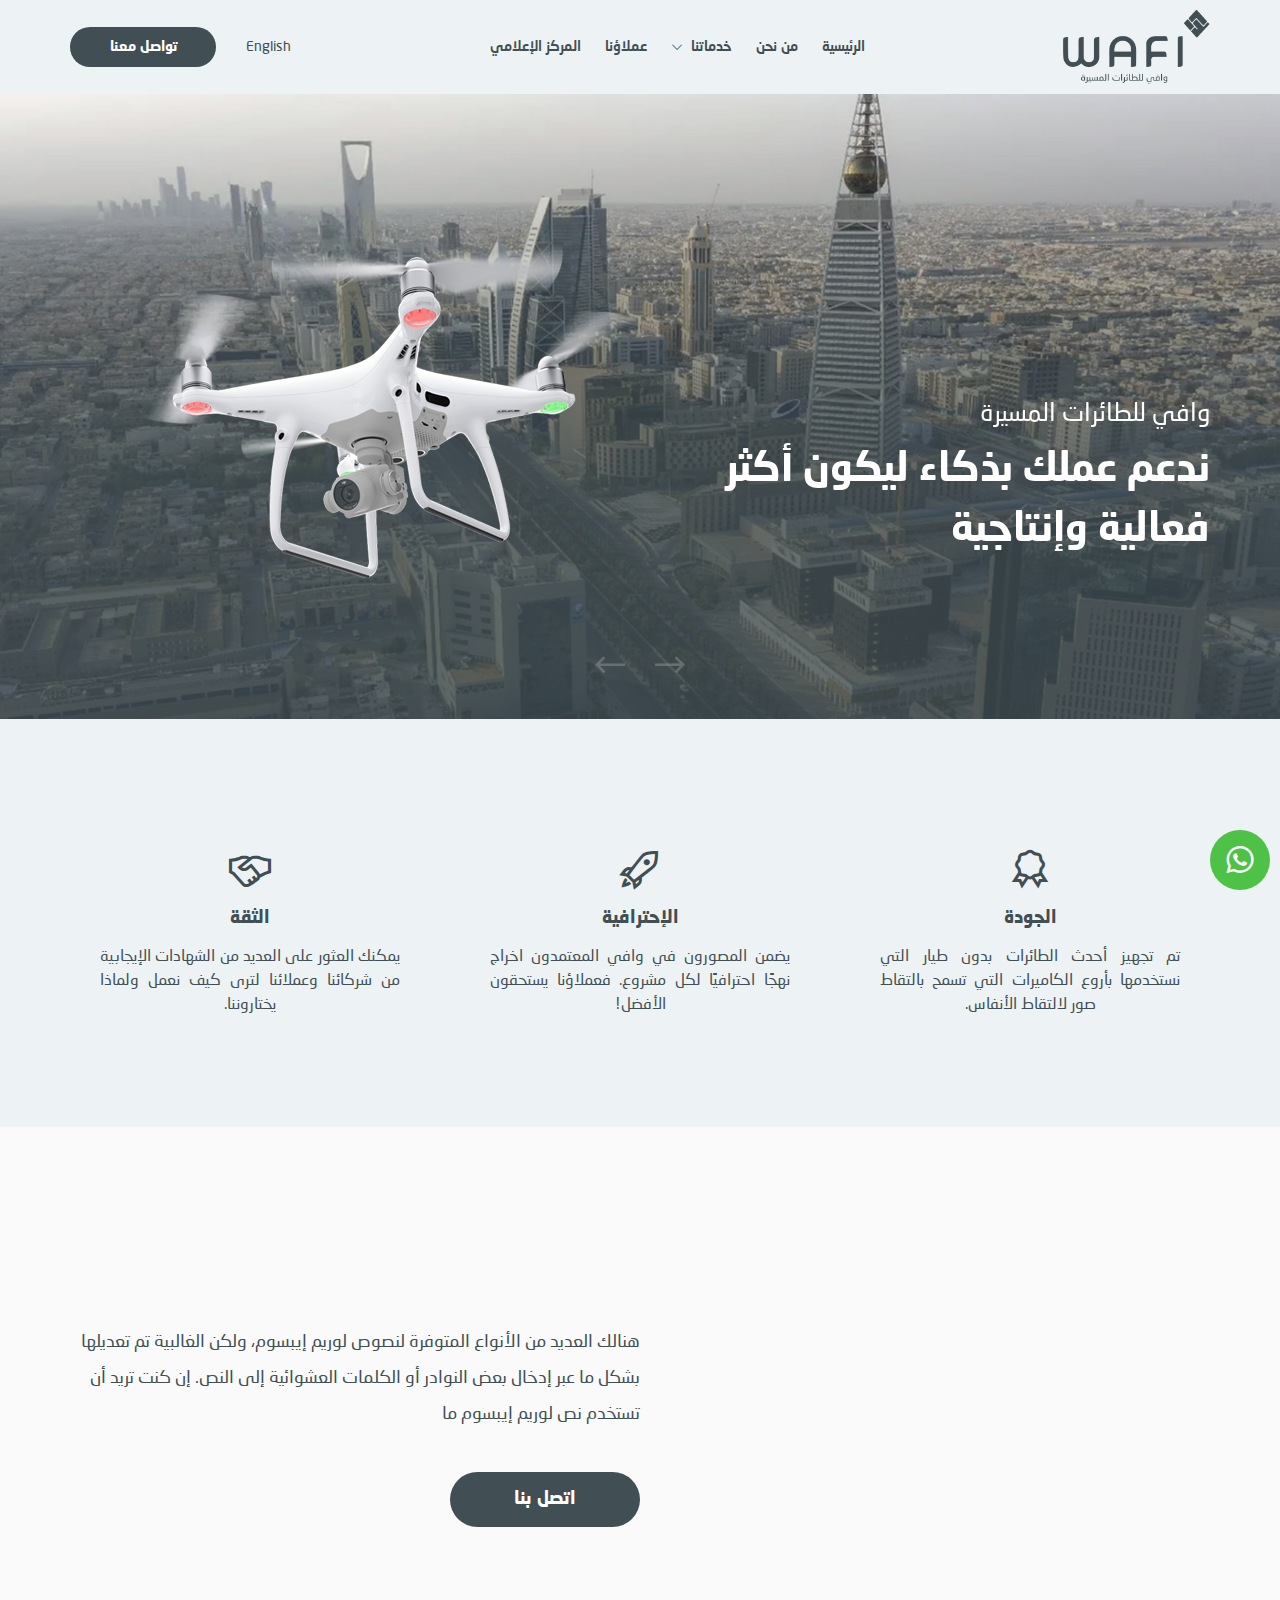
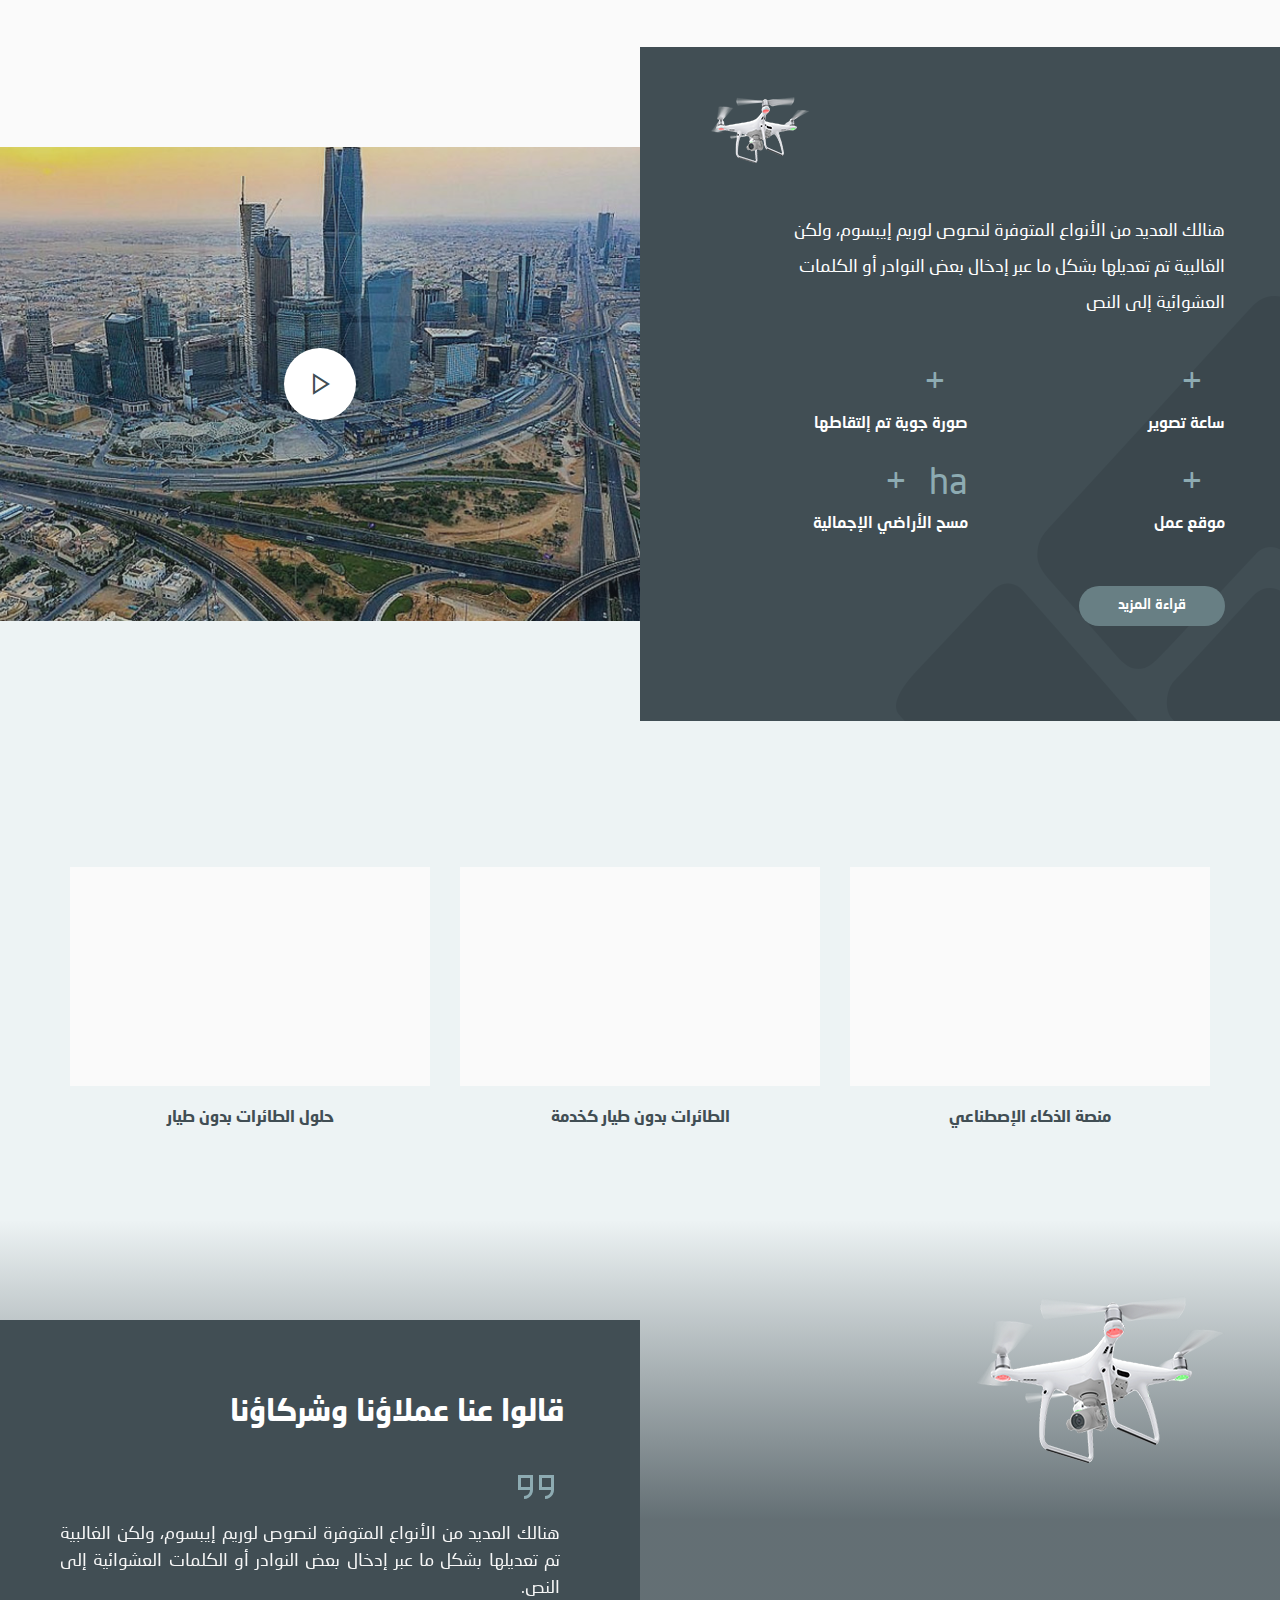
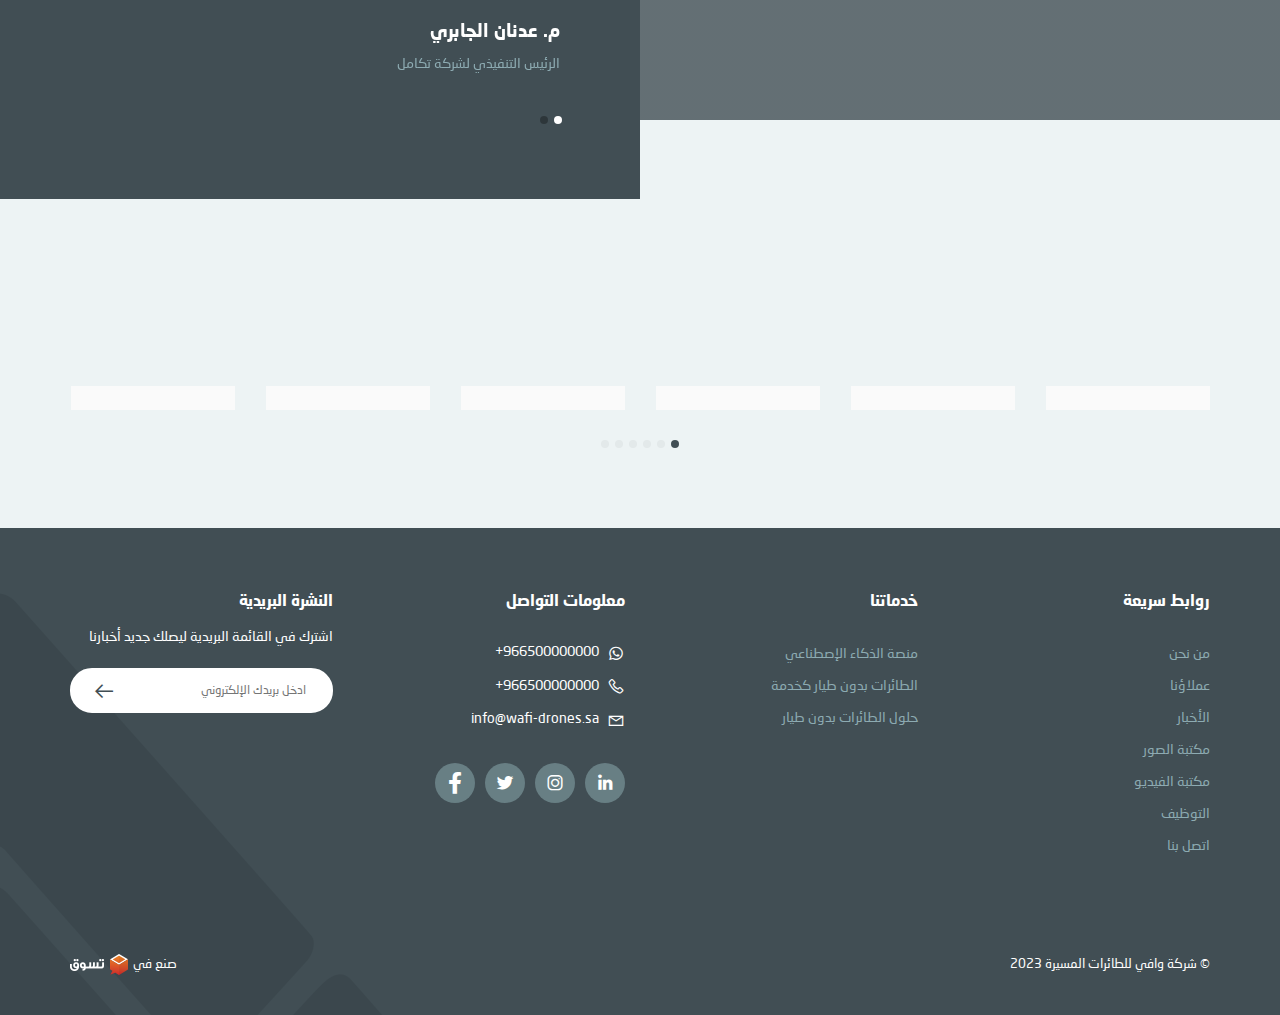
==== commit b407cea1: "firs commit" ====
--- a/index.html
+++ b/index.html
@@ -38,7 +38,7 @@
             </figure>
             <div class="navgition">
               <div class="nav-head">
-                <a href="#" class="lang-ancor"> English </a>
+                <a href="index-en.html" class="lang-ancor"> English </a>
               </div>
               <ul class="big-menu list-unstyled">
                 <li>
@@ -197,10 +197,10 @@
     </section>
     <!-- section features -->
     <!-- cta-section -->
-    <section
-      class="cta-section"
-      style="background-image: url(images/cta-bg.jpg)"
-    >
+    <section class="cta-section">
+      <figure class="cta-bg loading-img">
+        <img data-src="images/cta-bg.jpg" class="img-fluid lazy-img" />
+      </figure>
       <div class="container">
         <div class="cta-cont">
           <h3 class="cta-head wow fadeInDown" wow-data-delay="5s">
@@ -220,10 +220,10 @@
     <section class="about-section">
       <div class="about-cont">
         <div class="about-content">
+          <figure class="about-content-img">
+            <img src="images/about/sec-head.png" alt="" class="img-fluid" />
+          </figure>
           <div class="about-content-cont">
-            <figure class="about-content-img">
-              <img src="images/about/sec-head.png" alt="" class="img-fluid" />
-            </figure>
             <h3 class="about-head wow fadeInDown" wow-data-delay="5s">
               شركة وافي للطائرات المسيرة
             </h3>
@@ -262,10 +262,11 @@
               </div>
               <div class="counter-box">
                 <div class="number-cont">
-                  <span class="number-plus">+ha</span>
+                  <span class="number-plus">+</span>
                   <span class="counter-num wow fadeInRight" data-count="500000">
                     0
                   </span>
+                  <span class="number-plus">ha</span>
                 </div>
                 <span class="counter-word"> مسح الأراضي الإجمالية</span>
               </div>
@@ -340,9 +341,51 @@
     </section>
     <!-- services-section -->
     <!-- testimonials-section -->
-    <section class="testimonials-section">
-      <!-- this is slider take care -->
-      <!-- warninng -->
+    <section
+      class="testimonials-section"
+      style="background-image: url(images/testimonials/bg.jpg)"
+    >
+      <figure class="testimonials-img">
+        <img src="images/testimonials/img.png" class="img-fluid" />
+      </figure>
+      <div class="testimonials-cont">
+        <h2 class="testimonials-head">قالوا عنا عملاؤنا وشركاؤنا</h2>
+        <div class="testimonials-slider">
+          <div class="swiper-container">
+            <div class="swiper-wrapper">
+              <div class="swiper-slide">
+                <div class="testimonials-box">
+                  <i class="las la-quote-right"></i>
+                  <p class="testimonials-pargh">
+                    هنالك العديد من الأنواع المتوفرة لنصوص لوريم إيبسوم، ولكن
+                    الغالبية تم تعديلها بشكل ما عبر إدخال بعض النوادر أو الكلمات
+                    العشوائية إلى النص.
+                  </p>
+                  <h2 class="testimonials-title">م. عدنان الجابري</h2>
+                  <span class="testimonials-span"
+                    >الرئيس التنفيذي لشركة تكامل</span
+                  >
+                </div>
+              </div>
+              <div class="swiper-slide">
+                <div class="testimonials-box">
+                  <i class="las la-quote-right"></i>
+                  <p class="testimonials-pargh">
+                    هنالك العديد من الأنواع المتوفرة لنصوص لوريم إيبسوم، ولكن
+                    الغالبية تم تعديلها بشكل ما عبر إدخال بعض النوادر أو الكلمات
+                    العشوائية إلى النص.
+                  </p>
+                  <h2 class="testimonials-title">م. عدنان الجابري</h2>
+                  <span class="testimonials-span"
+                    >الرئيس التنفيذي لشركة تكامل</span
+                  >
+                </div>
+              </div>
+            </div>
+          </div>
+          <div class="swiper-pagination"></div>
+        </div>
+      </div>
     </section>
     <!-- testimonials-section -->
     <!-- clients section -->
@@ -435,33 +478,13 @@
     <!-- clients section -->
     <!-- footer section -->
     <footer>
+      <figure class="footer-bg">
+        <img src="images/footer-bg.png" alt="bg" class="img-fluid" />
+      </figure>
       <div class="container">
-        <div class="footer-contact">
-          <a href="tel:+966 0540000000" class="contact-ancor">
-            <i class="fas fa-phone"></i>
-            <div class="contact-cont">
-              <h6 class="contact-head">اتصل بناالآن</h6>
-              <span class="contact-info"> 0540000000 </span>
-            </div>
-          </a>
-          <a href="mailto:info@alsahli.com.sa" class="contact-ancor">
-            <i class="fas fa-envelope"></i>
-            <div class="contact-cont">
-              <h6 class="contact-head">او راسلنا على</h6>
-              <span class="contact-info"> info@alsahli.com.sa </span>
-            </div>
-          </a>
-          <a href="#" class="contact-ancor">
-            <i class="fas fa-fax"></i>
-            <div class="contact-cont">
-              <h6 class="contact-head">او ارسل فاكس على</h6>
-              <span class="contact-info">0540000000</span>
-            </div>
-          </a>
-        </div>
         <div class="footer-cont">
           <div class="row">
-            <div class="col-md-4 col-xs-12">
+            <div class="col-md-3 col-xs-12">
               <div class="nav-foot-cont">
                 <h2 class="nav-foot-header nav-accordion">روابط سريعة</h2>
                 <ul class="nav-foot nav-wrap list-unstyled">
@@ -469,12 +492,18 @@
                     <a href="#" class="nav-foot-link">من نحن</a>
                   </li>
                   <li class="nav-foot-li">
-                    <a href="#" class="nav-foot-link">خدماتنا</a>
+                    <a href="#" class="nav-foot-link">عملاؤنا</a>
                   </li>
                   <li class="nav-foot-li">
                     <a href="#" class="nav-foot-link">الأخبار</a>
                   </li>
                   <li class="nav-foot-li">
+                    <a href="#" class="nav-foot-link">مكتبة الصور</a>
+                  </li>
+                  <li class="nav-foot-li">
+                    <a href="#" class="nav-foot-link">مكتبة الفيديو</a>
+                  </li>
+                  <li class="nav-foot-li">
                     <a href="#" class="nav-foot-link">التوظيف</a>
                   </li>
                   <li class="nav-foot-li">
@@ -483,19 +512,53 @@
                 </ul>
               </div>
             </div>
-            <div class="col-md-4 col-xs-12">
+            <div class="col-md-3 col-xs-12">
               <div class="nav-foot-cont">
-                <h2 class="nav-foot-header">تابعنا على</h2>
+                <h2 class="nav-foot-header nav-accordion">خدماتنا</h2>
+                <ul class="nav-foot nav-wrap list-unstyled">
+                  <li class="nav-foot-li">
+                    <a href="#" class="nav-foot-link">منصة الذكاء الإصطناعي</a>
+                  </li>
+                  <li class="nav-foot-li">
+                    <a href="#" class="nav-foot-link"
+                      >الطائرات بدون طيار كخدمة</a
+                    >
+                  </li>
+                  <li class="nav-foot-li">
+                    <a href="#" class="nav-foot-link"
+                      >حلول الطائرات بدون طيار</a
+                    >
+                  </li>
+                </ul>
+              </div>
+            </div>
+            <div class="col-md-3 col-xs-12">
+              <div class="nav-foot-cont">
+                <h2 class="nav-foot-header">معلومات التواصل</h2>
                 <div class="nav-foot">
+                  <ul class="footer-contact">
+                    <li>
+                      <a href="#" class="footer-ancor">
+                        <i class="lab la-whatsapp"></i>
+                        <span> +966500000000 </span>
+                      </a>
+                    </li>
+                    <li>
+                      <a href="tel:++966500000000" class="footer-ancor">
+                        <i class="las la-phone"></i>
+                        <span> +966500000000 </span>
+                      </a>
+                    </li>
+                    <li>
+                      <a href="mailto:info@wafi-drones.sa" class="footer-ancor">
+                        <i class="las la-envelope"></i>
+                        <span> info@wafi-drones.sa </span>
+                      </a>
+                    </li>
+                  </ul>
                   <div class="social">
                     <a href="#" class="social-link">
-                      <i class="lab la-whatsapp"></i>
-                    </a>
-                    <a href="#" class="social-link">
-                      <i class="fab fa-facebook-f"></i>
-                    </a>
-                    <a href="#" class="social-link">
-                      <i class="fab fa-snapchat-ghost"></i>
+                      <i class="lab la-linkedin-in"></i>
                     </a>
                     <a href="#" class="social-link">
                       <i class="lab la-instagram"></i>
@@ -503,17 +566,20 @@
                     <a href="#" class="social-link">
                       <i class="lab la-twitter"></i>
                     </a>
+                    <a href="#" class="social-link">
+                      <i class="fab fa-facebook-f"></i>
+                    </a>
                   </div>
                 </div>
               </div>
             </div>
-            <div class="col-md-4 col-xs-12">
+            <div class="col-md-3 col-xs-12">
               <div class="news-letter">
                 <form action="" method="post">
                   <h3 class="news-header nav-foot-header">النشرة البريدية</h3>
                   <div class="nav-foot">
                     <span class="news-span">
-                      اشترك في القائمة البريدية ليصلك جديد اخبارنا
+                      اشترك في القائمة البريدية ليصلك جديد أخبارنا
                     </span>
                     <div class="newsletter-cont">
                       <input
@@ -523,7 +589,7 @@
                         placeholder="ادخل بريدك الإلكتروني"
                       />
                       <button type="submit" class="newsletter-button">
-                        <i class="fas fa-check"></i>
+                        <i class="las la-arrow-left"></i>
                       </button>
                     </div>
                   </div>
@@ -533,9 +599,7 @@
           </div>
         </div>
         <div class="copy-flex">
-          <div class="copy-right">
-            © شركة ساب لانتاج الواح العزل بالبولي يورثين 2022
-          </div>
+          <div class="copy-right">© شركة وافي للطائرات المسيرة 2023</div>
           <span class="design-text">
             صنع في
             <a href="#"
@@ -553,7 +617,7 @@
     <!--fixed-whats-->
     <!-- arrow to top -->
     <a class="arrow-top">
-      <i class="las la-arrow-up"></i>
+      <i class="las la-long-arrow-alt-up"></i>
     </a>
     <!-- arrow to top -->
     <script src="js/jquery-3.4.1.min.js"></script>
--- a/css/style.css
+++ b/css/style.css
@@ -276,11 +276,9 @@
 .main .pro-img::after {
   content: "";
   position: absolute;
-  top: 0;
-  left: 0;
-  right: 0;
-  bottom: 0;
-  width: 100%;
+  inset: 0;
+  width: 100%;
+  height: 100%;
   z-index: 2;
   background: rgb(65, 78, 84);
   background: linear-gradient(
@@ -435,6 +433,7 @@
 }
 .features-box {
   width: 100%;
+  max-width: 360px;
   overflow: hidden;
   padding: 10px 30px;
   display: flex;
@@ -442,6 +441,7 @@
   justify-content: center;
   align-items: center;
   text-align: center;
+  margin: auto;
 }
 .features-box i {
   color: var(--main-color);
@@ -470,16 +470,37 @@
     grid-template-columns: repeat(1, 1fr);
     gap: 20px;
   }
+  .features-box {
+    max-width: 300px;
+    padding: 10px 0;
+  }
 }
 /*                       about-us-section                             */
 /*                          cta-section                     */
 .cta-section {
   width: 100%;
   overflow: hidden;
-  background-position: center;
+  position: relative;
+  /* background-position: center;
   background-repeat: no-repeat;
-  background-size: cover;
+  background-size: cover; */
   background-color: #e6ecec;
+}
+.cta-bg {
+  position: absolute;
+  margin: 0;
+  inset: 0;
+  width: 100%;
+  height: 100%;
+}
+html[dir="ltr"] .cta-bg {
+  transform: scaleX(-1);
+}
+.cta-bg img {
+  width: 100%;
+  height: 100%;
+  object-fit: cover;
+  object-position: right;
 }
 .cta-cont {
   width: 50%;
@@ -487,6 +508,8 @@
   margin-inline-start: auto;
   padding: 100px 0 220px;
   text-align: start;
+  position: relative;
+  z-index: 2;
 }
 .cta-head {
   font-weight: 700;
@@ -529,18 +552,33 @@
 }
 @media (max-width: 767px) {
   .cta-section {
-    background-image: none !important;
-    /* background-position: right; */
+    /* background-image: none !important; */
+    background-position: right;
+    position: relative;
+  }
+  html[dir="ltr"] .cta-section {
+    background-position: left;
+  }
+  .cta-section::after {
+    content: "";
+    position: absolute;
+    inset: 0;
+    width: 100%;
+    height: 100%;
+    background-color: #e6ecec;
+    opacity: 0.65;
   }
   .cta-cont {
     width: 100%;
     margin: auto;
     text-align: center;
     padding: 40px 0;
+    position: relative;
+    z-index: 2;
   }
   .cta-head {
     margin: 0 auto 25px;
-    font-size: 25px;
+    font-size: 24px;
   }
   .cta-pargh {
     line-height: 28px;
@@ -585,6 +623,7 @@
   position: absolute;
   top: 50px;
   inset-inline-end: 70px;
+  z-index: 2;
   pointer-events: none;
 }
 .about-content-bg {
@@ -633,6 +672,11 @@
   font-weight: 400;
   font-size: 36px;
   line-height: 36px;
+  direction: ltr;
+  justify-content: end;
+}
+html[dir="ltr"] .counter-box .number-cont {
+  justify-content: start;
 }
 .counter-box .counter-word {
   text-transform: capitalize;
@@ -792,6 +836,9 @@
     line-height: 32px;
     justify-content: center;
   }
+  html[dir="ltr"] .counter-box .number-cont{
+    justify-content: center;
+  }
   .counter-box {
     text-align: center;
     width: auto;
@@ -890,6 +937,155 @@
   }
 }
 /*                      services-section                      */
+/*                         testimonials-section               */
+.testimonials-section {
+  position: relative;
+  margin-bottom: 200px;
+  background-position: center;
+  background-repeat: no-repeat;
+  background-attachment: fixed;
+  background-size: cover;
+  height: 500px;
+}
+.testimonials-section::after {
+  content: "";
+  position: absolute;
+  inset: 0;
+  width: 100%;
+  height: 100%;
+  background: rgb(65, 78, 84);
+  background: linear-gradient(
+    0deg,
+    rgba(65, 78, 84, 0.8) 40%,
+    rgba(65, 78, 84, 0) 100%
+  );
+}
+.testimonials-img {
+  position: absolute;
+  margin: 0;
+  top: 75px;
+  inset-inline-start: calc((100vw - 1170px) / 2);
+  z-index: 2;
+}
+.testimonials-cont {
+  width: 50%;
+  background-color: var(--main-color);
+  position: absolute;
+  top: 100px;
+  inset-inline-end: 0;
+  padding: 75px;
+  padding-inline-end: calc((100vw - 1170px) / 2);
+  z-index: 2;
+}
+@media (max-width: 1200px) {
+  .testimonials-img {
+    inset-inline-start: calc((100vw - 960px) / 2);
+  }
+  .testimonials-cont {
+    padding-inline-end: calc((100vw - 960px) / 2);
+  }
+}
+.testimonials-head {
+  text-align: start;
+  text-transform: capitalize;
+  font-weight: 700;
+  font-size: 30px;
+  color: var(--white-color);
+  margin-bottom: 32px;
+  margin-top: 0;
+}
+.testimonials-slider {
+  position: relative;
+}
+.testimonials-box {
+  text-align: start;
+  padding: 0 5px;
+}
+.testimonials-box i {
+  font-size: 48px;
+  margin-bottom: 10px;
+  color: var(--sec-color);
+}
+html[dir="ltr"] .testimonials-box i {
+  transform: scaleX(-1);
+}
+.testimonials-pargh {
+  font-weight: 400;
+  font-size: 18px;
+  color: #f7f7f7;
+  margin-bottom: 20px;
+  text-align: justify;
+}
+.testimonials-title {
+  font-weight: 700;
+  font-size: 18px;
+  color: var(--white-color);
+  margin-bottom: 8px;
+  margin-top: 0;
+}
+.testimonials-span {
+  font-weight: 400;
+  font-size: 14px;
+  color: var(--sec-color);
+}
+.testimonials-slider .swiper-pagination {
+  position: relative;
+  width: 100%;
+  bottom: auto;
+  display: -webkit-box;
+  display: -ms-flexbox;
+  display: flex;
+  -webkit-box-align: center;
+  -ms-flex-align: center;
+  align-items: center;
+  justify-content: flex-start;
+  margin-top: 40px;
+}
+.testimonials-slider .swiper-pagination .swiper-pagination-bullet {
+  width: 8px;
+  height: 8px;
+  background-color: rgb(0, 0, 0);
+  opacity: 0.302;
+  margin: 0 3px;
+  -webkit-transition: all 0.3s ease-in-out;
+  transition: all 0.3s ease-in-out;
+  outline: none !important;
+  border-radius: 50%;
+}
+
+.testimonials-slider .swiper-pagination .swiper-pagination-bullet:hover {
+  background-color: var(--white-color);
+}
+
+.testimonials-slider
+  .swiper-pagination
+  .swiper-pagination-bullet.swiper-pagination-bullet-active {
+  background-color: var(--white-color);
+  opacity: 1;
+}
+@media (max-width: 991px) {
+  .testimonials-section {
+    margin-bottom: 100px;
+  }
+  .testimonials-cont {
+    width: 100%;
+    padding: 50px 20px;
+  }
+  .testimonials-box {
+    padding: 0;
+  }
+  .testimonials-img {
+    display: none;
+  }
+  .testimonials-head {
+    font-size: 24px;
+    text-align: center;
+  }
+  .testimonials-title {
+    font-size: 16px;
+  }
+}
+/*                         testimonials-section               */
 /*                      clients-section                      */
 .clients-section {
   margin-bottom: 50px;
@@ -1021,73 +1217,21 @@
   background-color: var(--main-color);
   position: relative;
 }
-.footer-contact {
-  display: grid;
-  grid-template-columns: repeat(3, 1fr);
-  gap: 10px;
-  border-bottom: 1px solid rgba(255, 255, 255, 0.2);
-  padding-bottom: 60px;
-  margin-bottom: 70px;
-}
-.contact-ancor {
-  display: flex;
-  align-items: center;
-  justify-content: flex-start;
-  text-decoration: none !important;
-  overflow: hidden;
-  width: max-content;
-  transition: all 0.3s ease-in-out;
-}
-.contact-ancor i {
-  width: 65px;
-  height: 65px;
-  border-radius: 50%;
-  background-color: var(--white-color);
-  font-size: 28.8px;
-  color: var(--main-color);
-  display: flex;
-  align-items: center;
-  justify-content: center;
-  -webkit-margin-end: 20px;
-  margin-inline-end: 20px;
-  transition: all 0.3s ease-in-out;
-}
-.contact-ancor:hover i::before {
-  -webkit-animation: wiggle 0.5s alternate ease infinite;
-  animation: wiggle 0.5s alternate ease infinite;
-}
-@keyframes wiggle {
-  from {
-    transform: rotate(0deg);
-  }
-  to {
-    transform: rotate(30deg);
-  }
-}
-.contact-cont {
-  text-align: start;
-}
-.contact-head {
-  font-weight: 400;
-  font-size: 16px;
-  color: var(--white-color);
-  margin-bottom: 8px;
-  text-align: start;
-}
-.contact-info {
-  font-weight: 700;
-  font-size: 26px;
-  line-height: 26px;
-  color: var(--white-color);
-  text-align: start;
-  transition: all 0.3s ease-in-out;
-}
-.contact-ancor:hover i {
-  background-color: var(--main-hover);
-  color: var(--white-color);
-}
-.contact-ancor:hover .contact-info {
-  color: var(--main-hover);
+.footer-bg {
+  position: absolute;
+  bottom: 0;
+  inset-inline-end: 0;
+  pointer-events: none;
+  z-index: 1;
+  margin: 0;
+}
+html[dir="ltr"] .footer-bg {
+  transform: scaleX(-1);
+}
+.footer-cont,
+.copy-flex {
+  position: relative;
+  z-index: 2;
 }
 .nav-foot-cont {
   text-align: start;
@@ -1101,19 +1245,11 @@
   margin-bottom: 30px;
   text-align: start;
 }
-@media (min-width: 991px) {
-  .nav-wrap {
-    display: flex;
-    flex-direction: column;
-    max-height: 100px;
-    flex-wrap: wrap;
-  }
-}
 .nav-foot li {
   margin-bottom: 8px;
 }
 .nav-foot-link {
-  color: var(--white-color);
+  color: var(--sec-color);
   font-size: 14px;
   font-weight: 400;
   display: inline-flex;
@@ -1122,13 +1258,39 @@
 }
 .nav-foot-li .nav-foot-link:hover {
   transform: translateX(6px);
-  color: var(--main-hover);
+  color: var(--white-color);
 }
 html[dir="rtl"] .nav-foot-li .nav-foot-link:hover {
   transform: translateX(-6px);
 }
+.footer-contact {
+  list-style-type: none;
+  padding: 0;
+  margin: 0;
+  margin-bottom: 20px;
+  display: flex;
+  flex-direction: column;
+}
+.footer-ancor {
+  font-weight: 400;
+  font-size: 14px;
+  display: inline-flex;
+  color: var(--white-color);
+  align-items: center;
+  transition: all 0.3s ease-in-out;
+}
+.footer-ancor:hover {
+  text-decoration: none;
+  color: var(--white-color);
+}
+.footer-ancor i {
+  font-size: 18px;
+  margin-inline-end: 8px;
+}
+.footer-ancor span {
+  direction: ltr;
+}
 .social {
-  margin-bottom: 25px;
   display: flex;
   align-items: center;
   justify-content: flex-start;
@@ -1140,25 +1302,25 @@
   height: 40px;
   width: 40px;
   border-radius: 50%;
-  margin-inline-end: 6px;
-  display: flex;
-  align-items: center;
-  justify-content: center;
-  font-size: 20px;
-  background-color: #2818ac;
+  margin-inline-end: 10px;
+  display: flex;
+  align-items: center;
+  justify-content: center;
+  font-size: 22px;
+  background-color: #687f84;
   color: var(--white-color);
   transition: all 0.3s ease-in-out;
 }
 a.social-link:hover {
-  background-color: var(--main-hover);
-  color: var(--white-color);
+  background-color: #edf3f4;
+  color: var(--main-color);
 }
 .news-letter {
   text-align: start;
 }
 .news-letter .news-span {
   color: var(--white-color);
-  font-size: 16px;
+  font-size: 14px;
   font-weight: 400;
   display: block;
   margin-bottom: 20px;
@@ -1177,9 +1339,9 @@
   border-radius: 22px;
   padding: 0 25px;
   padding-inline-end: 40px;
-  font-size: 14px;
+  font-size: 12px;
   font-weight: 400;
-  color: #494949;
+  color: #808080;
   border: 2px solid var(--white-color);
   outline: none;
   transition: all 0.3s ease-in-out;
@@ -1189,18 +1351,21 @@
 }
 .newsletter-button {
   position: absolute;
-  inset-inline-end: 25px;
+  inset-inline-end: 16px;
   top: 50%;
   transform: translateY(-50%);
   color: var(--main-color);
   border: none;
   border-radius: 0;
   background-color: transparent;
-  font-size: 16px;
-  display: flex;
-  align-items: center;
-  justify-content: center;
-  transition: all 0.3s ease-in-out;
+  font-size: 24px;
+  display: flex;
+  align-items: center;
+  justify-content: center;
+  transition: all 0.3s ease-in-out;
+}
+html[dir="ltr"] .newsletter-button {
+  transform: translateY(-50%) scaleX(-1);
 }
 .newsletter-button:hover {
   color: var(--main-hover);
@@ -1225,7 +1390,7 @@
   -webkit-box-pack: center;
   -ms-flex-pack: center;
   justify-content: center;
-  font-size: 14px;
+  font-size: 13px;
   font-weight: 400;
   color: var(--white-color);
   text-align: center;
@@ -1239,7 +1404,7 @@
   align-items: center;
   justify-content: center;
   text-transform: capitalize;
-  font-size: 14px;
+  font-size: 13px;
   font-weight: 400;
   color: var(--white-color);
 }
@@ -1290,33 +1455,17 @@
   transform: rotate(-90deg);
 }
 /*                             footer accordion                 */
-@media (max-width: 991px) {
-  .footer-contact {
-    grid-template-columns: repeat(1, 1fr);
-    gap: 15px;
-    padding-bottom: 50px;
-    margin-bottom: 60px;
-  }
-}
+
 @media (max-width: 767px) {
   footer {
     margin-top: 50px;
     padding: 50px 0 40px;
   }
-  .social {
-    justify-content: center;
-    margin-bottom: 0;
-  }
-  .contact-ancor i {
-    width: 45px;
-    height: 45px;
-    font-size: 24px;
-  }
-  .contact-head {
-    font-size: 15px;
-  }
-  .contact-info {
-    font-size: 20px;
+  .footer-bg {
+    max-width: 150px;
+  }
+  .footer-contact {
+    margin-bottom: 0px;
   }
   .nav-foot-cont {
     text-align: start;
@@ -1380,9 +1529,9 @@
     justify-content: flex-start;
     padding: 23px 0 0;
   }
-  .fixed-nav .nav-head {
+  /* .fixed-nav .nav-head {
     padding: 12px 0 0;
-  }
+  } */
   .nav-head .dropdown-content {
     background-color: transparent;
     text-align: center;
@@ -1432,12 +1581,11 @@
   }
 
   .nav-header .big-menu {
-    display: flex;
+    display: block;
     flex-direction: column;
-    justify-content: flex-start;
-    text-align: center;
+    text-align: start;
     align-items: center;
-    padding: 25% 20px 20px;
+    padding: 30px 0;
     /* height: 100%; */
   }
   .nav-header li {
@@ -1445,17 +1593,16 @@
     padding: 0;
   }
   .big-menu li {
-    margin-bottom: 30px;
+    margin-bottom: 20px;
   }
   .chevron-down {
     line-height: unset;
   }
   .nav-header li a {
     display: flex;
-    justify-content: center;
+    justify-content: space-between;
     align-items: center;
-    font-size: 20px;
-    font-weight: 700;
+    font-size: 16px;
   }
   /*                    menu in phone size                      */
 }
@@ -1728,9 +1875,9 @@
     border-bottom: none;
   }
   .cats-dispaly li a {
-    justify-content: center;
+    justify-content: flex-start;
+    text-align: start;
     font-size: 16px;
-    font-weight: 700;
   }
   .cats-dispaly::before {
     display: none;
